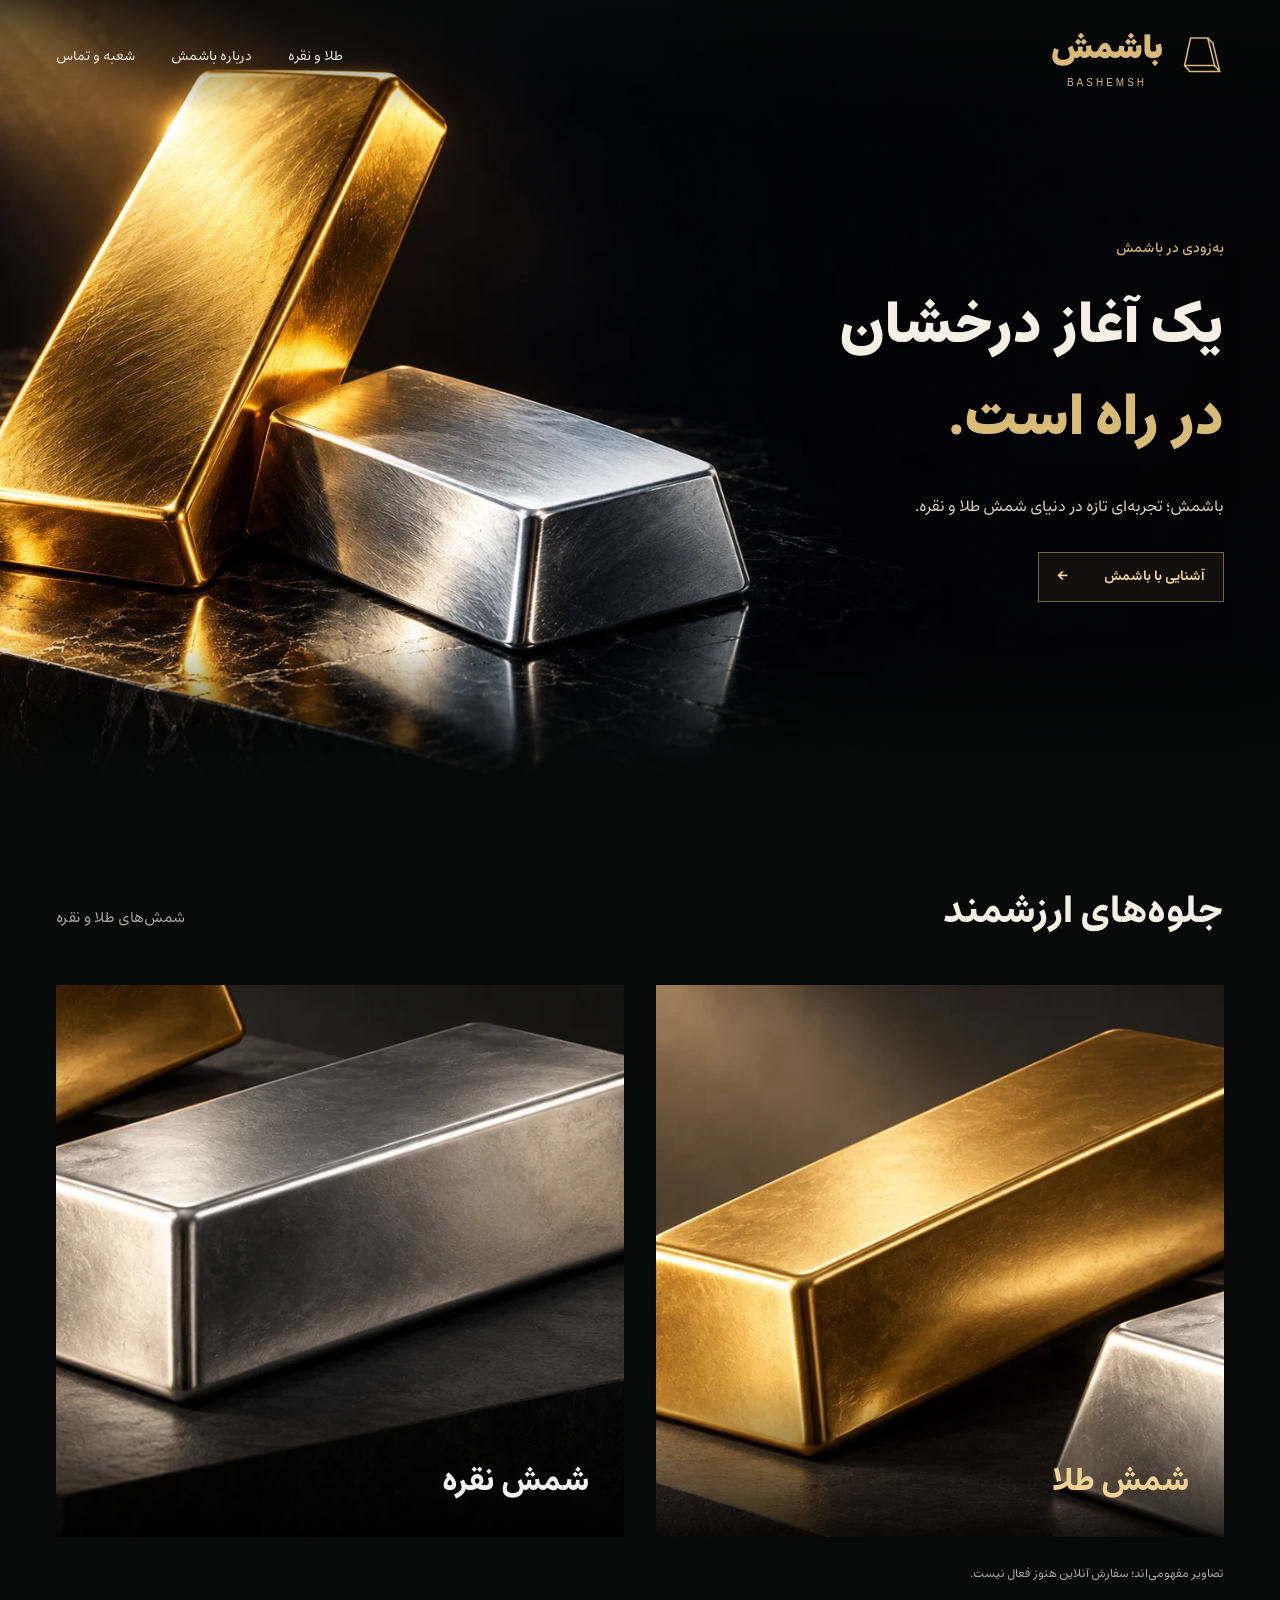
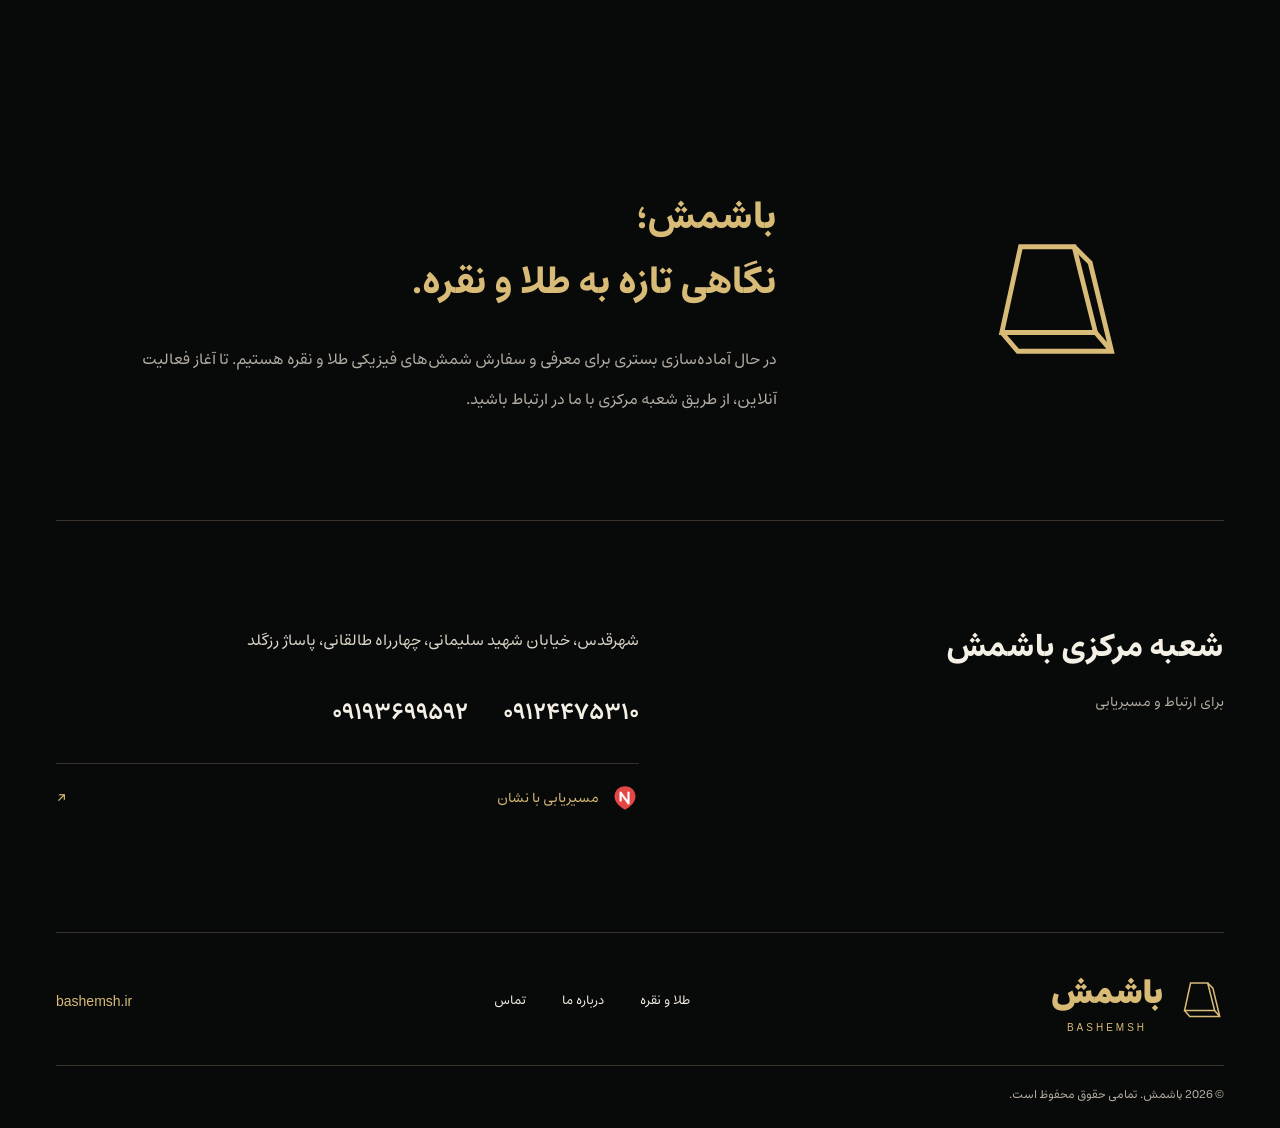
==== index.html @ 55ed6213 "Polish mobile hero spacing, header, ingot symbol and CTA" ====
<!doctype html>
<html lang="fa" dir="rtl">
<head>
<meta charset="utf-8"><meta name="viewport" content="width=device-width,initial-scale=1"><meta name="theme-color" content="#0b0c0c">
<title>باشمش | شمش طلا و نقره، با نگاهی تازه</title>
<meta name="description" content="باشمش؛ تجربه‌ای تازه در معرفی و سفارش شمش طلا و نقره. در آستانه آغاز فعالیت هستیم.">
<meta property="og:type" content="website"><meta property="og:locale" content="fa_IR"><meta property="og:title" content="باشمش | ارزش ماندگار"><meta property="og:description" content="باشمش به‌زودی؛ تجربه‌ای تازه در دنیای شمش طلا و نقره."><meta property="og:url" content="https://bashemsh.ir/"><meta property="og:image" content="https://bashemsh.ir/assets/campaign.webp">
<link rel="canonical" href="https://bashemsh.ir/">
<link rel="icon" href="assets/brand-symbol.svg" type="image/svg+xml">
<link rel="preload" href="assets/fonts/Estedad-variable.woff2" as="font" type="font/woff2" crossorigin>
<link rel="stylesheet" href="styles.css">
</head>
<body>
<a class="skip" href="#main">رفتن به محتوا</a>
<header class="header" id="home">
<a class="brand" href="#home" aria-label="باشمش، صفحه اصلی"><svg class="brand-symbol" viewBox="0 0 56 56" fill="none" aria-hidden="true"><path d="M17 7h20l8 32H10L17 7Z" stroke="currentColor" stroke-width="1.8"/><path d="m37 7 6 6 8 33H16l-6-7m35 0 6 7" stroke="currentColor" stroke-width="1.8"/></svg><span class="brand-type"><strong>باشمش</strong><span lang="en">BASHEMSH</span></span></a>
<nav aria-label="منوی اصلی"><a href="#products">طلا و نقره</a><a href="#about">درباره باشمش</a><a href="#branch">شعبه و تماس</a></nav>

</header>
<main id="main">
<section class="hero" aria-labelledby="hero-title">
<picture class="hero-art"><source media="(max-width: 600px)" srcset="assets/campaign-mobile.webp"><img src="assets/campaign.webp" width="1672" height="941" alt="تصویر مفهومی شمش طلا و نقره بدون نشان با نورپردازی طلایی" fetchpriority="high"></picture>
<div class="shell hero-layout"><div class="hero-copy">
<p class="launch">به‌زودی در باشمش</p>
<h1 id="hero-title">یک آغاز درخشان<br><span>در راه است.</span></h1>
<p class="intro">باشمش؛ تجربه‌ای تازه در دنیای شمش طلا و نقره.</p>
<a class="button" href="#about">آشنایی با باشمش <span aria-hidden="true">←</span></a>
</div></div>
</section>
<section class="collections shell section" id="products" aria-labelledby="collections-title">
<div class="section-heading"><h2 id="collections-title">جلوه‌های ارزشمند</h2><p>شمش‌های طلا و نقره</p></div>
<div class="collection-grid">
<figure><div class="collection-photo gold"><img src="assets/gold-study.webp" width="900" height="614" loading="lazy" alt="مطالعه مفهومی سطح یک شمش طلایی بدون نشان"></div><figcaption><h3>شمش طلا</h3></figcaption></figure>
<figure><div class="collection-photo silver"><img src="assets/silver-study.webp" width="900" height="600" loading="lazy" alt="مطالعه مفهومی سطح یک شمش نقره‌ای بدون نشان"></div><figcaption><h3>شمش نقره</h3></figcaption></figure>
</div><p class="image-note">تصاویر مفهومی‌اند؛ سفارش آنلاین هنوز فعال نیست.</p>
</section>
<section class="about section shell" id="about"><div class="about-brand" aria-hidden="true"><svg class="brand-symbol" viewBox="0 0 56 56" fill="none" aria-hidden="true"><path d="M17 7h20l8 32H10L17 7Z" stroke="currentColor" stroke-width="1.8"/><path d="m37 7 6 6 8 33H16l-6-7m35 0 6 7" stroke="currentColor" stroke-width="1.8"/></svg></div><div class="about-copy"><h2>باشمش؛<br>نگاهی تازه به طلا و نقره.</h2><p>در حال آماده‌سازی بستری برای معرفی و سفارش شمش‌های فیزیکی طلا و نقره هستیم. تا آغاز فعالیت آنلاین، از طریق شعبه مرکزی با ما در ارتباط باشید.</p></div></section>
<section class="branch section shell" id="branch" aria-labelledby="branch-title"><div class="branch-heading"><h2 id="branch-title">شعبه مرکزی باشمش</h2><p>برای ارتباط و مسیریابی</p></div><div class="branch-details"><address>شهرقدس، خیابان شهید سلیمانی، چهارراه طالقانی، پاساژ رزگلد</address><div class="phones"><a href="tel:+989124475310" dir="ltr">۰۹۱۲۴۴۷۵۳۱۰</a><a href="tel:+989193699592" dir="ltr">۰۹۱۹۳۶۹۹۵۹۲</a></div>
<a class="map-link" href="https://neshan.org/maps/places/0443068cf4ef48f489b83c52f0473526#c35.718-51.113-17z-0p" target="_blank" rel="noopener noreferrer" aria-label="مسیریابی با نشان (در پنجره جدید)"><span class="neshan-mark" aria-hidden="true"><svg viewBox="0 0 32 32" fill="none"><path d="M16 2.5c-7 0-12 5.2-12 12 0 8.4 12 15 12 15s12-6.6 12-15c0-6.8-5-12-12-12Z" fill="#e54747"/><path d="M11 18.9V9.8l9 12.3V9.8" stroke="white" stroke-width="2.5" stroke-linecap="round" stroke-linejoin="round"/></svg></span> مسیریابی با نشان <span class="arrow" aria-hidden="true">↗</span></a></div></section>
</main>
<footer class="shell footer"><a class="brand" href="#home"><svg class="brand-symbol" viewBox="0 0 56 56" fill="none" aria-hidden="true"><path d="M17 7h20l8 32H10L17 7Z" stroke="currentColor" stroke-width="1.8"/><path d="m37 7 6 6 8 33H16l-6-7m35 0 6 7" stroke="currentColor" stroke-width="1.8"/></svg><span class="brand-type"><strong>باشمش</strong><span lang="en">BASHEMSH</span></span></a><nav aria-label="منوی پایین صفحه"><a href="#products">طلا و نقره</a><a href="#about">درباره ما</a><a href="#branch">تماس</a></nav><a href="https://bashemsh.ir" lang="en">bashemsh.ir</a><p>© <span id="year">2026</span> باشمش. تمامی حقوق محفوظ است.</p></footer>
<script src="script.js" defer></script>
</body></html>
---- styles.css ----
@font-face {
  font-family: Estedad;
  src: url('assets/fonts/Estedad-variable.woff2') format('woff2');
  font-style: normal;
  font-weight: 100 900;
  font-display: swap;
}
:root {
  color-scheme: dark;
  --bg: #080909;
  --ink: #f5f0e5;
  --muted: #b5b0a5;
  --gold: #d9bb78;
  --line: #38342b;
}
* { box-sizing: border-box; }
html { scroll-behavior: smooth; scroll-padding-top: 24px; }
body { margin: 0; background: var(--bg); color: var(--ink); font-family: Estedad, Tahoma, sans-serif; -webkit-font-smoothing: antialiased; }
a { color: inherit; text-decoration: none; }
a:hover { color: var(--gold); }
a:focus-visible { outline: 2px solid var(--gold); outline-offset: 6px; }
figure, p, h1, h2, h3 { margin: 0; }
img { display: block; width: 100%; height: 100%; object-fit: cover; }
.shell { width: min(1320px, calc(100% - 112px)); margin-inline: auto; }
.skip { position: absolute; top: -100px; z-index: 10; background: var(--gold); color: #080909; padding: 14px; }
.skip:focus { top: 8px; }
/* One lockup: a cast-ingot silhouette and a compact Persian wordmark. */
.header { position: absolute; inset: 0 0 auto; z-index: 3; display: flex; align-items: center; justify-content: space-between; gap: 32px; min-height: 112px; padding-inline: max(56px, calc((100% - 1320px)/2)); background: linear-gradient(#080909bd, transparent); }
.brand { display: inline-flex; align-items: center; gap: 13px; flex-shrink: 0; color: var(--gold); }
.brand-symbol { width: 48px; height: 54px; flex-shrink: 0; }
.brand-type { display: flex; flex-direction: column; align-items: center; }
.brand strong { font-size: 33px; line-height: 1.6; font-weight: 900; }
.brand-type > span { font: 10px Arial, sans-serif; letter-spacing: 3px; }
nav { display: flex; gap: 36px; font-size: 14px; }
/* The image is the atmosphere of the hero, rather than a framed component. */
.hero { position: relative; isolation: isolate; min-height: 780px; background: #050606; }
.hero-art { position: absolute; inset: 0; z-index: -2; }
.hero-art img { object-position: center; }
.hero::after { content: ''; position: absolute; inset: 0; z-index: -1; background: linear-gradient(0deg, var(--bg), transparent 18%), linear-gradient(270deg, #05060670, transparent 60%); pointer-events: none; }
.hero-layout { min-height: 780px; display: flex; align-items: center; padding-block: 160px 100px; }
.hero-copy { width: 51%; max-width: 650px; }
.launch { color: var(--gold); font-size: 14px; font-weight: 500; margin-bottom: 23px; }
h1 { font-size: clamp(48px, 4.5vw, 76px); font-weight: 800; line-height: 1.6; letter-spacing: normal; }
h1 span { color: var(--gold); }
.intro { color: #ded7ca; font-size: 16px; line-height: 2.2; margin-top: 23px; max-width: 420px; }
.button { display: inline-flex; align-items: center; justify-content: space-between; gap: 36px; min-height: 50px; padding: 11px 18px; border: 1px solid #d9bb7880; background: #d9bb7812; margin-top: 27px; font-size: 14px; font-weight: 600; color: #f0d79f; transition: background .2s ease, border-color .2s ease; }
.button:hover, .button:focus-visible { background: #d9bb7824; border-color: var(--gold); color: #f7e3b9; }
.button span { transition: transform .2s ease; }
.button:hover span { transform: translateX(-5px); }
.section { padding-block: 100px; }
h2 { font-size: clamp(30px, 3vw, 44px); line-height: 1.7; font-weight: 700; }
.section-heading { display: flex; align-items: baseline; justify-content: space-between; gap: 24px; margin-bottom: 40px; }
.section-heading p { color: var(--muted); font-size: 15px; }
.collection-grid { display: grid; grid-template-columns: 1fr 1fr; gap: 32px; }
.collection-grid figure { position: relative; min-width: 0; }
.collection-photo { aspect-ratio: 1.03; background: #171714; overflow: hidden; }
.collection-photo img { object-position: 45% center; }
.collection-grid figcaption { position: absolute; inset: auto 0 0; padding: 80px 34px 30px; background: linear-gradient(transparent, #000d); }
.collection-grid h3 { font-size: 32px; font-weight: 700; color: #f1d292; }
.collection-grid figure:last-child h3 { color: #f0f1f0; }
.image-note { color: var(--muted); font-size: 12px; line-height: 2; margin-top: 25px; }
/* Dark continuity and a single large brand signature replace the light portfolio block. */
.about { display: grid; grid-template-columns: .65fr 1.35fr; align-items: center; gap: 100px; border-bottom: 1px solid var(--line); }
.about-brand { display: grid; place-items: center; color: var(--gold); }
.about-brand .brand-symbol { width: 150px; height: 170px; }
.about-copy { max-width: 650px; }
.about h2 { color: var(--gold); margin-bottom: 24px; }
.about p { color: var(--muted); font-size: 16px; line-height: 2.5; }
.branch { display: grid; grid-template-columns: 1fr 1.2fr; gap: 100px; }
.branch h2 { font-size: 32px; }
.branch-heading p { color: var(--muted); font-size: 14px; margin-top: 16px; }
address { font-size: 16px; font-style: normal; line-height: 2.5; color: #ded7ca; }
.phones { display: flex; flex-wrap: wrap; gap: 16px 35px; margin-top: 26px; font-size: 23px; font-weight: 600; }
.phones a { padding-block: 8px; }
.map-link { display: flex; align-items: center; gap: 12px; padding-block: 20px; margin-top: 24px; color: var(--gold); font-size: 14px; border-top: 1px solid var(--line); }
.neshan-mark { width: 28px; height: 28px; display: inline-flex; }
.neshan-mark svg { width: 100%; height: 100%; }
.arrow { margin-right: auto; }
.footer { display: flex; align-items: center; justify-content: space-between; flex-wrap: wrap; gap: 32px; border-top: 1px solid var(--line); padding-block: 36px 24px; }
.footer nav { font-size: 13px; }
.footer > a[lang] { color: var(--gold); font: 14px Arial, sans-serif; }
.footer p { flex-basis: 100%; color: var(--muted); font-size: 12px; padding-top: 20px; border-top: 1px solid var(--line); }
@media (min-width: 1600px) {
  .hero, .hero-layout { min-height: 900px; }
  .hero-art img { object-position: center 52%; }
}
@media (max-width: 1100px) {
  .shell { width: calc(100% - 64px); }
  .header { padding-inline: 32px; }
  .hero, .hero-layout { min-height: 720px; }
  h1 { font-size: clamp(40px, 4.6vw, 56px); }
  .hero-copy { width: 53%; }
  .hero-art img { object-position: 42% center; }
  .hero::after { background: linear-gradient(0deg, var(--bg), transparent 20%), linear-gradient(270deg, #050606d9, #05060655 45%, transparent 65%); }
  .intro { font-size: 14px; max-width: 320px; }
  .about { gap: 50px; }
  .branch { gap: 45px; }
}
@media (min-width: 601px) and (max-width: 900px) {
  .hero-layout { align-items: flex-start; padding-top: 165px; }
  .hero-copy { width: 57%; }
  .hero-art img { position: absolute; bottom: 0; height: auto; mask-image: linear-gradient(transparent, #000 18%, #000 90%, transparent); }
  .hero::after { background: linear-gradient(0deg, var(--bg), transparent 15%), linear-gradient(270deg, #05060655, transparent 65%); }
}
@media (max-width: 600px) {
  .shell { width: calc(100% - 40px); }
  .header { min-height: 80px; padding: 10px 16px; gap: 12px; flex-wrap: nowrap; }
  .brand-symbol { width: 35px; height: 42px; }
  .brand { gap: 9px; }
  .brand strong { font-size: 27px; }
  .brand-type > span { font-size: 9px; letter-spacing: 2px; }
  .header .brand-symbol { width: 28px; height: 34px; }
  .header .brand { gap: 7px; }
  .header nav { justify-content: space-between; gap: 12px; font-size: 12px; }
  .header nav a { display: inline-flex; align-items: center; min-height: 44px; white-space: nowrap; }
  /* Mobile sets the metal into the lower field; copy stays in the dark upper field. */
  .hero, .hero-layout { min-height: 700px; }
  .hero-layout { display: block; padding-block: 120px 0; }
  .hero-copy { width: 100%; max-width: none; }
  .hero-art { top: auto; height: 430px; bottom: 0; }
  .hero-art img { position: absolute; bottom: 0; height: auto; object-fit: contain; mask-image: linear-gradient(transparent, #000 12%, #000 90%, transparent); }
  .hero::after { background: linear-gradient(0deg, var(--bg), transparent 10%, transparent 43%, #050606 61%); }
  .launch { font-size: 13px; margin-bottom: 14px; }
  h1 { font-size: clamp(34px, 9.1vw, 48px); line-height: 1.65; }
  .intro { font-size: 13px; line-height: 2.1; margin-top: 17px; max-width: 100%; }
  .button { font-size: 13px; margin-top: 16px; gap: 30px; min-height: 46px; padding: 10px 16px; }
  .section { padding-block: 64px; }
  h2 { font-size: 28px; }
  .section-heading { display: block; margin-bottom: 28px; }
  .section-heading p { font-size: 13px; margin-top: 8px; }
  .collection-grid { grid-template-columns: 1fr; gap: 24px; }
  .collection-photo { aspect-ratio: 1.05; }
  .collection-grid figcaption { padding: 65px 24px 25px; }
  .collection-grid h3 { font-size: 28px; }
  .image-note { font-size: 12px; }
  .about { grid-template-columns: 1fr; gap: 28px; }
  .about-brand { justify-content: start; }
  .about-brand .brand-symbol { width: 52px; height: 60px; }
  .about h2 { font-size: 27px; }
  .about p { font-size: 14px; }
  .branch { grid-template-columns: 1fr; gap: 26px; }
  .branch h2 { font-size: 28px; }
  .branch-heading p { margin-top: 7px; font-size: 13px; }
  address { font-size: 14px; }
  .phones { font-size: 21px; gap: 10px 25px; }
  .footer { gap: 26px; }
  .footer nav { gap: 20px; font-size: 12px; }
  .footer > a[lang] { flex-basis: 100%; }
}
@media (max-width: 380px) {
  .header { flex-wrap: wrap; gap: 0; padding-block: 8px; }
  .header nav { width: 100%; }
  .hero-layout { padding-top: 140px; }
  .hero, .hero-layout { min-height: 720px; }
}
@media (prefers-reduced-motion: reduce) {
  html { scroll-behavior: auto; }
  .button, .button span { transition: none; }
}
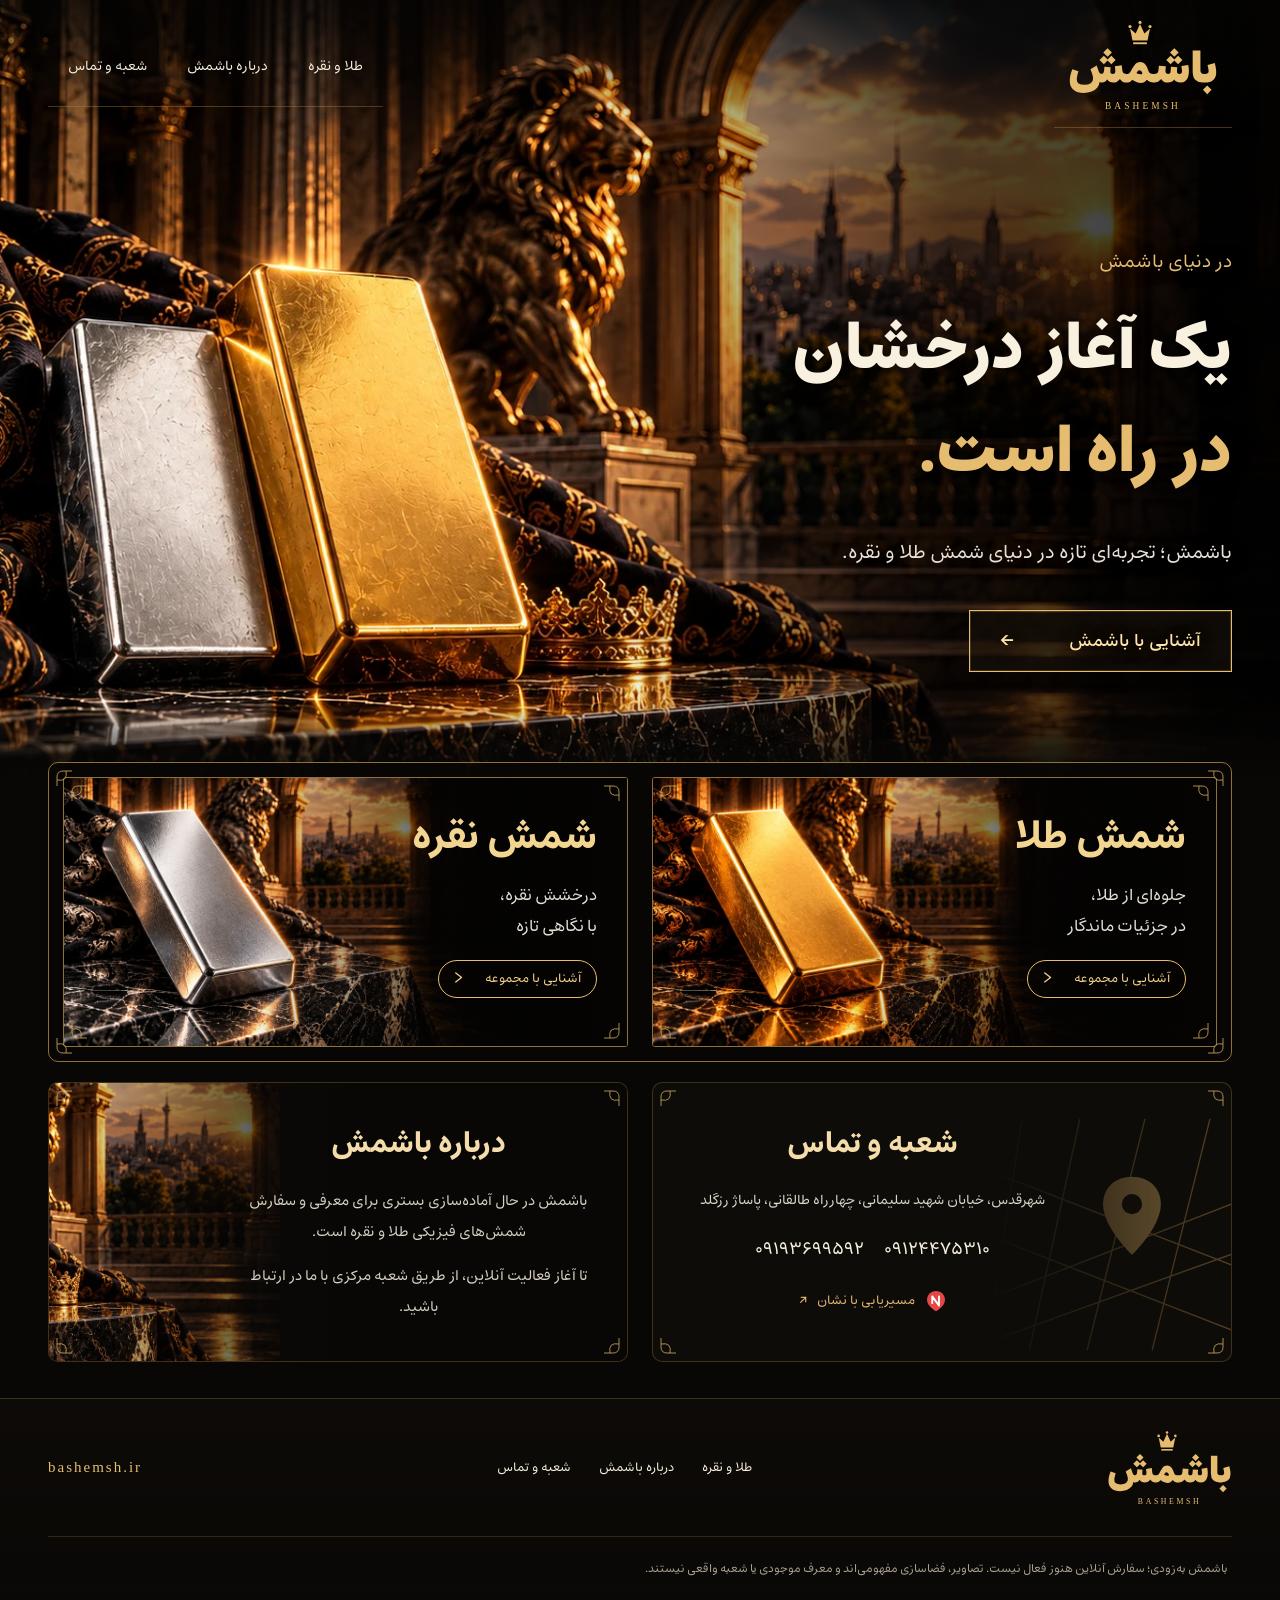
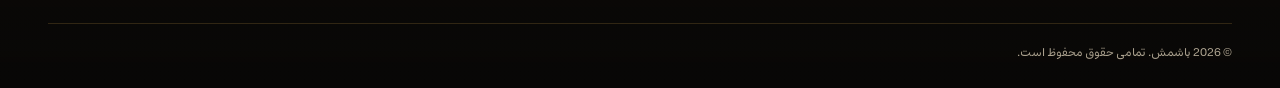
==== commit c225dd43: "Implement approved royal luxury desktop and mobile reference" ====
--- a/index.html
+++ b/index.html
@@ -4,40 +4,36 @@
 <meta charset="utf-8"><meta name="viewport" content="width=device-width,initial-scale=1"><meta name="theme-color" content="#0b0c0c">
 <title>باشمش | شمش طلا و نقره، با نگاهی تازه</title>
 <meta name="description" content="باشمش؛ تجربه‌ای تازه در معرفی و سفارش شمش طلا و نقره. در آستانه آغاز فعالیت هستیم.">
-<meta property="og:type" content="website"><meta property="og:locale" content="fa_IR"><meta property="og:title" content="باشمش | ارزش ماندگار"><meta property="og:description" content="باشمش به‌زودی؛ تجربه‌ای تازه در دنیای شمش طلا و نقره."><meta property="og:url" content="https://bashemsh.ir/"><meta property="og:image" content="https://bashemsh.ir/assets/campaign.webp">
+<meta property="og:type" content="website"><meta property="og:locale" content="fa_IR"><meta property="og:title" content="باشمش | ارزش ماندگار"><meta property="og:description" content="باشمش به‌زودی؛ تجربه‌ای تازه در دنیای شمش طلا و نقره."><meta property="og:url" content="https://bashemsh.ir/"><meta property="og:image" content="https://bashemsh.ir/assets/royal-hero.webp">
 <link rel="canonical" href="https://bashemsh.ir/">
-<link rel="icon" href="assets/brand-symbol.svg" type="image/svg+xml">
+<link rel="icon" href="assets/royal-favicon.svg" type="image/svg+xml">
 <link rel="preload" href="assets/fonts/Estedad-variable.woff2" as="font" type="font/woff2" crossorigin>
 <link rel="stylesheet" href="styles.css">
 </head>
 <body>
 <a class="skip" href="#main">رفتن به محتوا</a>
-<header class="header" id="home">
-<a class="brand" href="#home" aria-label="باشمش، صفحه اصلی"><svg class="brand-symbol" viewBox="0 0 56 56" fill="none" aria-hidden="true"><path d="M17 7h20l8 32H10L17 7Z" stroke="currentColor" stroke-width="1.8"/><path d="m37 7 6 6 8 33H16l-6-7m35 0 6 7" stroke="currentColor" stroke-width="1.8"/></svg><span class="brand-type"><strong>باشمش</strong><span lang="en">BASHEMSH</span></span></a>
-<nav aria-label="منوی اصلی"><a href="#products">طلا و نقره</a><a href="#about">درباره باشمش</a><a href="#branch">شعبه و تماس</a></nav>
-
-</header>
+<header class="header" id="home"><div class="shell header-inner">
+<a class="brand" href="#home" aria-label="باشمش، صفحه اصلی"><img src="assets/royal-logo.svg" width="240" height="151" alt="باشمش" class="brand-logo"></a>
+<nav class="desktop-nav" aria-label="منوی اصلی"><a href="#products">طلا و نقره</a><a href="#about">درباره باشمش</a><a href="#branch">شعبه و تماس</a></nav>
+<details class="mobile-menu"><summary aria-label="باز و بسته کردن منوی اصلی"><span></span><span></span><span></span></summary><nav aria-label="منوی اصلی موبایل"><a href="#products">طلا و نقره</a><a href="#about">درباره باشمش</a><a href="#branch">شعبه و تماس</a></nav></details>
+</div></header>
 <main id="main">
 <section class="hero" aria-labelledby="hero-title">
-<picture class="hero-art"><source media="(max-width: 600px)" srcset="assets/campaign-mobile.webp"><img src="assets/campaign.webp" width="1672" height="941" alt="تصویر مفهومی شمش طلا و نقره بدون نشان با نورپردازی طلایی" fetchpriority="high"></picture>
-<div class="shell hero-layout"><div class="hero-copy">
-<p class="launch">به‌زودی در باشمش</p>
-<h1 id="hero-title">یک آغاز درخشان<br><span>در راه است.</span></h1>
-<p class="intro">باشمش؛ تجربه‌ای تازه در دنیای شمش طلا و نقره.</p>
-<a class="button" href="#about">آشنایی با باشمش <span aria-hidden="true">←</span></a>
-</div></div>
+<picture class="hero-art"><source media="(max-width: 900px)" srcset="assets/royal-hero-mobile.webp"><img src="assets/royal-hero.webp" srcset="assets/royal-hero-medium.webp 1200w, assets/royal-hero.webp 1400w" sizes="100vw" width="1400" height="760" alt="فضاسازی مفهومی شمش‌های بدون نشان طلا و نقره در تالاری با معماری باشکوه" fetchpriority="high"></picture>
+<div class="shell hero-layout"><div class="hero-copy"><p class="launch">در دنیای باشمش</p><h1 id="hero-title">یک آغاز درخشان<br><span>در راه است.</span></h1><p class="intro">باشمش؛ تجربه‌ای تازه در دنیای شمش طلا و نقره.</p><a class="button" href="#about">آشنایی با باشمش <span aria-hidden="true">←</span></a></div></div>
 </section>
-<section class="collections shell section" id="products" aria-labelledby="collections-title">
-<div class="section-heading"><h2 id="collections-title">جلوه‌های ارزشمند</h2><p>شمش‌های طلا و نقره</p></div>
-<div class="collection-grid">
-<figure><div class="collection-photo gold"><img src="assets/gold-study.webp" width="900" height="614" loading="lazy" alt="مطالعه مفهومی سطح یک شمش طلایی بدون نشان"></div><figcaption><h3>شمش طلا</h3></figcaption></figure>
-<figure><div class="collection-photo silver"><img src="assets/silver-study.webp" width="900" height="600" loading="lazy" alt="مطالعه مفهومی سطح یک شمش نقره‌ای بدون نشان"></div><figcaption><h3>شمش نقره</h3></figcaption></figure>
-</div><p class="image-note">تصاویر مفهومی‌اند؛ سفارش آنلاین هنوز فعال نیست.</p>
+<section class="collections shell" id="products" aria-label="مجموعه‌های طلا و نقره">
+<div class="collection-grid ornamental">
+<article class="collection ornamental"><img src="assets/royal-gold.webp" width="1200" height="600" loading="lazy" alt="تصویر مفهومی یک شمش طلای بدون نشان روی سنگ تیره"><div class="collection-copy"><h2>شمش طلا</h2><p>جلوه‌ای از طلا،<br>در جزئیات ماندگار</p><a href="#about" class="collection-link">آشنایی با مجموعه <span aria-hidden="true">‹</span></a></div></article>
+<article class="collection ornamental"><img src="assets/royal-silver.webp" width="1200" height="600" loading="lazy" alt="تصویر مفهومی یک شمش نقره بدون نشان روی سنگ تیره"><div class="collection-copy"><h2>شمش نقره</h2><p>درخشش نقره،<br>با نگاهی تازه</p><a href="#about" class="collection-link">آشنایی با مجموعه <span aria-hidden="true">‹</span></a></div></article>
+</div>
+
 </section>
-<section class="about section shell" id="about"><div class="about-brand" aria-hidden="true"><svg class="brand-symbol" viewBox="0 0 56 56" fill="none" aria-hidden="true"><path d="M17 7h20l8 32H10L17 7Z" stroke="currentColor" stroke-width="1.8"/><path d="m37 7 6 6 8 33H16l-6-7m35 0 6 7" stroke="currentColor" stroke-width="1.8"/></svg></div><div class="about-copy"><h2>باشمش؛<br>نگاهی تازه به طلا و نقره.</h2><p>در حال آماده‌سازی بستری برای معرفی و سفارش شمش‌های فیزیکی طلا و نقره هستیم. تا آغاز فعالیت آنلاین، از طریق شعبه مرکزی با ما در ارتباط باشید.</p></div></section>
-<section class="branch section shell" id="branch" aria-labelledby="branch-title"><div class="branch-heading"><h2 id="branch-title">شعبه مرکزی باشمش</h2><p>برای ارتباط و مسیریابی</p></div><div class="branch-details"><address>شهرقدس، خیابان شهید سلیمانی، چهارراه طالقانی، پاساژ رزگلد</address><div class="phones"><a href="tel:+989124475310" dir="ltr">۰۹۱۲۴۴۷۵۳۱۰</a><a href="tel:+989193699592" dir="ltr">۰۹۱۹۳۶۹۹۵۹۲</a></div>
-<a class="map-link" href="https://neshan.org/maps/places/0443068cf4ef48f489b83c52f0473526#c35.718-51.113-17z-0p" target="_blank" rel="noopener noreferrer" aria-label="مسیریابی با نشان (در پنجره جدید)"><span class="neshan-mark" aria-hidden="true"><svg viewBox="0 0 32 32" fill="none"><path d="M16 2.5c-7 0-12 5.2-12 12 0 8.4 12 15 12 15s12-6.6 12-15c0-6.8-5-12-12-12Z" fill="#e54747"/><path d="M11 18.9V9.8l9 12.3V9.8" stroke="white" stroke-width="2.5" stroke-linecap="round" stroke-linejoin="round"/></svg></span> مسیریابی با نشان <span class="arrow" aria-hidden="true">↗</span></a></div></section>
+<div class="shell information">
+<section class="branch ornamental" id="branch" aria-labelledby="branch-title"><a class="map-art" href="https://neshan.org/maps/places/0443068cf4ef48f489b83c52f0473526#c35.718-51.113-17z-0p" target="_blank" rel="noopener noreferrer" aria-label="موقعیت شعبه در نشان (پنجره جدید)"><svg viewBox="0 0 180 160" fill="none" aria-hidden="true"><path d="m0 35 180 70M0 80l180 70M25 0l-25 160M65 0 30 160M110 0 70 160M155 0l-40 160M0 125l180-70M0 155 180 90" stroke="#92713a" stroke-width="1"/><path d="M101 40c-12 0-20 8-20 19 0 16 20 35 20 35s20-19 20-35c0-11-8-19-20-19Z" fill="#d9ae62"/><circle cx="101" cy="59" r="7" fill="#18110b"/></svg></a><div class="branch-details"><h2 id="branch-title">شعبه و تماس</h2><address>شهرقدس، خیابان شهید سلیمانی، چهارراه طالقانی، پاساژ رزگلد</address><div class="phones"><a href="tel:+989124475310" dir="ltr">۰۹۱۲۴۴۷۵۳۱۰</a><a href="tel:+989193699592" dir="ltr">۰۹۱۹۳۶۹۹۵۹۲</a></div><a class="map-link" href="https://neshan.org/maps/places/0443068cf4ef48f489b83c52f0473526#c35.718-51.113-17z-0p" target="_blank" rel="noopener noreferrer" aria-label="مسیریابی با نشان (در پنجره جدید)"><span class="neshan-mark" aria-hidden="true"><svg viewBox="0 0 32 32" fill="none"><path d="M16 2.5c-7 0-12 5.2-12 12 0 8.4 12 15 12 15s12-6.6 12-15c0-6.8-5-12-12-12Z" fill="#e54747"/><path d="M11 18.9V9.8l9 12.3V9.8" stroke="white" stroke-width="2.5" stroke-linecap="round" stroke-linejoin="round"/></svg></span> مسیریابی با نشان <span aria-hidden="true">↗</span></a></div></section>
+<section class="about ornamental" id="about" aria-labelledby="about-title"><img src="assets/royal-architecture.webp" width="480" height="758" loading="lazy" alt=""><div class="about-copy"><h2 id="about-title">درباره باشمش</h2><p>باشمش در حال آماده‌سازی بستری برای معرفی و سفارش شمش‌های فیزیکی طلا و نقره است.</p><p>تا آغاز فعالیت آنلاین، از طریق شعبه مرکزی با ما در ارتباط باشید.</p></div></section>
+</div>
 </main>
-<footer class="shell footer"><a class="brand" href="#home"><svg class="brand-symbol" viewBox="0 0 56 56" fill="none" aria-hidden="true"><path d="M17 7h20l8 32H10L17 7Z" stroke="currentColor" stroke-width="1.8"/><path d="m37 7 6 6 8 33H16l-6-7m35 0 6 7" stroke="currentColor" stroke-width="1.8"/></svg><span class="brand-type"><strong>باشمش</strong><span lang="en">BASHEMSH</span></span></a><nav aria-label="منوی پایین صفحه"><a href="#products">طلا و نقره</a><a href="#about">درباره ما</a><a href="#branch">تماس</a></nav><a href="https://bashemsh.ir" lang="en">bashemsh.ir</a><p>© <span id="year">2026</span> باشمش. تمامی حقوق محفوظ است.</p></footer>
+<footer class="footer"><div class="shell footer-inner"><a class="brand" href="#home"><img src="assets/royal-logo.svg" width="240" height="151" alt="باشمش" class="brand-logo"></a><nav aria-label="منوی پایین صفحه"><a href="#products">طلا و نقره</a><a href="#about">درباره باشمش</a><a href="#branch">شعبه و تماس</a></nav><a href="https://bashemsh.ir" lang="en" class="domain">bashemsh.ir</a><p class="image-note">باشمش به‌زودی؛ سفارش آنلاین هنوز فعال نیست. تصاویر، فضاسازی مفهومی‌اند و معرف موجودی یا شعبه واقعی نیستند.</p><p>© <span id="year">2026</span> باشمش. تمامی حقوق محفوظ است.</p></div></footer>
 <script src="script.js" defer></script>
 </body></html>
--- a/styles.css
+++ b/styles.css
@@ -5,155 +5,157 @@
   font-weight: 100 900;
   font-display: swap;
 }
-:root {
-  color-scheme: dark;
-  --bg: #080909;
-  --ink: #f5f0e5;
-  --muted: #b5b0a5;
-  --gold: #d9bb78;
-  --line: #38342b;
-}
+:root { color-scheme: dark; --bg: #080706; --ink: #f8f1df; --muted: #c2bcb0; --gold: #e6bd70; --line: #80632e; }
 * { box-sizing: border-box; }
 html { scroll-behavior: smooth; scroll-padding-top: 24px; }
 body { margin: 0; background: var(--bg); color: var(--ink); font-family: Estedad, Tahoma, sans-serif; -webkit-font-smoothing: antialiased; }
 a { color: inherit; text-decoration: none; }
 a:hover { color: var(--gold); }
-a:focus-visible { outline: 2px solid var(--gold); outline-offset: 6px; }
-figure, p, h1, h2, h3 { margin: 0; }
+a:focus-visible, summary:focus-visible { outline: 2px solid #f4d99e; outline-offset: 5px; }
+figure, p, h1, h2 { margin: 0; }
 img { display: block; width: 100%; height: 100%; object-fit: cover; }
-.shell { width: min(1320px, calc(100% - 112px)); margin-inline: auto; }
-.skip { position: absolute; top: -100px; z-index: 10; background: var(--gold); color: #080909; padding: 14px; }
+.shell { width: min(1440px, calc(100% - 96px)); margin-inline: auto; }
+.skip { position: absolute; top: -100px; z-index: 10; background: var(--gold); color: #080706; padding: 14px; }
 .skip:focus { top: 8px; }
-/* One lockup: a cast-ingot silhouette and a compact Persian wordmark. */
-.header { position: absolute; inset: 0 0 auto; z-index: 3; display: flex; align-items: center; justify-content: space-between; gap: 32px; min-height: 112px; padding-inline: max(56px, calc((100% - 1320px)/2)); background: linear-gradient(#080909bd, transparent); }
-.brand { display: inline-flex; align-items: center; gap: 13px; flex-shrink: 0; color: var(--gold); }
-.brand-symbol { width: 48px; height: 54px; flex-shrink: 0; }
-.brand-type { display: flex; flex-direction: column; align-items: center; }
-.brand strong { font-size: 33px; line-height: 1.6; font-weight: 900; }
-.brand-type > span { font: 10px Arial, sans-serif; letter-spacing: 3px; }
-nav { display: flex; gap: 36px; font-size: 14px; }
-/* The image is the atmosphere of the hero, rather than a framed component. */
-.hero { position: relative; isolation: isolate; min-height: 780px; background: #050606; }
+.header { position: absolute; inset: 0 0 auto; z-index: 5; background: linear-gradient(#050403b3, transparent); }
+.header-inner { display: flex; justify-content: space-between; align-items: flex-start; min-height: 130px; }
+.brand { display: inline-block; flex-shrink: 0; }
+.brand-logo { width: 150px; height: 105px; object-fit: contain; }
+.header .brand { border-bottom: 1px solid #b38b3b60; padding: 12px 14px 10px; }
+nav { display: flex; gap: 40px; font-size: 14px; }
+.desktop-nav { flex-direction: row; margin-top: 32px; padding: 12px 20px 18px; border-bottom: 1px solid #b38b3b60; }
+nav a { display: inline-flex; align-items: center; min-height: 44px; }
+.mobile-menu { display: none; }
+.hero { position: relative; isolation: isolate; min-height: 780px; background: #080706; }
 .hero-art { position: absolute; inset: 0; z-index: -2; }
 .hero-art img { object-position: center; }
-.hero::after { content: ''; position: absolute; inset: 0; z-index: -1; background: linear-gradient(0deg, var(--bg), transparent 18%), linear-gradient(270deg, #05060670, transparent 60%); pointer-events: none; }
-.hero-layout { min-height: 780px; display: flex; align-items: center; padding-block: 160px 100px; }
-.hero-copy { width: 51%; max-width: 650px; }
-.launch { color: var(--gold); font-size: 14px; font-weight: 500; margin-bottom: 23px; }
-h1 { font-size: clamp(48px, 4.5vw, 76px); font-weight: 800; line-height: 1.6; letter-spacing: normal; }
+.hero::after { content: ''; position: absolute; inset: 0; z-index: -1; pointer-events: none; background: linear-gradient(0deg, #080706 0%, transparent 10%), linear-gradient(270deg, #000c 0%, #000a 26%, transparent 53%); }
+.hero-layout { display: flex; align-items: center; min-height: 780px; padding-top: 200px; padding-bottom: 60px; }
+.hero-copy { width: 49%; text-shadow: 0 2px 18px #000; }
+.launch { color: var(--gold); font-size: 19px; margin-bottom: 24px; }
+h1 { font-size: clamp(44px, 5.15vw, 84px); font-weight: 800; line-height: 1.55; letter-spacing: normal; }
 h1 span { color: var(--gold); }
-.intro { color: #ded7ca; font-size: 16px; line-height: 2.2; margin-top: 23px; max-width: 420px; }
-.button { display: inline-flex; align-items: center; justify-content: space-between; gap: 36px; min-height: 50px; padding: 11px 18px; border: 1px solid #d9bb7880; background: #d9bb7812; margin-top: 27px; font-size: 14px; font-weight: 600; color: #f0d79f; transition: background .2s ease, border-color .2s ease; }
-.button:hover, .button:focus-visible { background: #d9bb7824; border-color: var(--gold); color: #f7e3b9; }
-.button span { transition: transform .2s ease; }
-.button:hover span { transform: translateX(-5px); }
-.section { padding-block: 100px; }
-h2 { font-size: clamp(30px, 3vw, 44px); line-height: 1.7; font-weight: 700; }
-.section-heading { display: flex; align-items: baseline; justify-content: space-between; gap: 24px; margin-bottom: 40px; }
-.section-heading p { color: var(--muted); font-size: 15px; }
-.collection-grid { display: grid; grid-template-columns: 1fr 1fr; gap: 32px; }
-.collection-grid figure { position: relative; min-width: 0; }
-.collection-photo { aspect-ratio: 1.03; background: #171714; overflow: hidden; }
-.collection-photo img { object-position: 45% center; }
-.collection-grid figcaption { position: absolute; inset: auto 0 0; padding: 80px 34px 30px; background: linear-gradient(transparent, #000d); }
-.collection-grid h3 { font-size: 32px; font-weight: 700; color: #f1d292; }
-.collection-grid figure:last-child h3 { color: #f0f1f0; }
-.image-note { color: var(--muted); font-size: 12px; line-height: 2; margin-top: 25px; }
-/* Dark continuity and a single large brand signature replace the light portfolio block. */
-.about { display: grid; grid-template-columns: .65fr 1.35fr; align-items: center; gap: 100px; border-bottom: 1px solid var(--line); }
-.about-brand { display: grid; place-items: center; color: var(--gold); }
-.about-brand .brand-symbol { width: 150px; height: 170px; }
-.about-copy { max-width: 650px; }
-.about h2 { color: var(--gold); margin-bottom: 24px; }
-.about p { color: var(--muted); font-size: 16px; line-height: 2.5; }
-.branch { display: grid; grid-template-columns: 1fr 1.2fr; gap: 100px; }
-.branch h2 { font-size: 32px; }
-.branch-heading p { color: var(--muted); font-size: 14px; margin-top: 16px; }
-address { font-size: 16px; font-style: normal; line-height: 2.5; color: #ded7ca; }
-.phones { display: flex; flex-wrap: wrap; gap: 16px 35px; margin-top: 26px; font-size: 23px; font-weight: 600; }
-.phones a { padding-block: 8px; }
-.map-link { display: flex; align-items: center; gap: 12px; padding-block: 20px; margin-top: 24px; color: var(--gold); font-size: 14px; border-top: 1px solid var(--line); }
-.neshan-mark { width: 28px; height: 28px; display: inline-flex; }
+.intro { font-size: 20px; line-height: 2.1; margin-top: 26px; color: #e7e2d8; }
+.button { display: inline-flex; align-items: center; justify-content: space-between; gap: 55px; min-height: 62px; padding: 14px 30px; margin-top: 36px; color: #ffe4a8; font-size: 18px; font-weight: 500; border: 1px solid #e6bd70; box-shadow: inset 0 0 0 1px #e6bd7030; background: #1a130c8c; transition: background .2s ease; }
+.button:hover { background: #6e4d233d; color: #fff0c6; }
+/* The frame is a reusable vector ornament; all content remains live HTML. */
+.ornamental { border: 1px solid #8e713d; border-radius: 10px; position: relative; }
+.ornamental::after { content: ''; position: absolute; inset: 7px; z-index: 2; pointer-events: none; border: 12px solid transparent; border-image: url('assets/royal-corners.svg') 16 / 16px / 0 round; }
+.collections { position: relative; z-index: 1; margin-top: -18px; }
+.collection-grid { display: grid; grid-template-columns: 1fr 1fr; gap: 24px; padding: 14px; background: #070605df; }
+.collection { min-width: 0; min-height: 270px; overflow: hidden; border-radius: 3px; isolation: isolate; }
+.collection img { position: absolute; inset: 0; z-index: -2; }
+.collection::before { content: ''; position: absolute; inset: 0; z-index: -1; background: linear-gradient(270deg, #050403ed, #0504039c 35%, transparent 67%); }
+.collection-copy { padding: 28px 30px; width: 51%; min-width: 230px; }
+.collection h2 { color: #f2d591; font-size: 40px; font-weight: 700; margin-bottom: 12px; }
+.collection p { font-size: 17px; line-height: 1.8; color: #e3dfd5; }
+.collection-link { display: inline-flex; align-items: center; gap: 22px; border: 1px solid var(--gold); border-radius: 30px; padding: 6px 15px; min-height: 38px; margin-top: 18px; color: #f8d68c; font-size: 13px; }
+.collection-link span { font-size: 23px; line-height: 1; }
+.image-note { color: #bcb2a0; font-size: 12px; line-height: 2; padding: 12px 4px 16px; }
+.information { display: grid; grid-template-columns: 1fr 1fr; gap: 24px; margin-top: 20px; }
+.information > section { min-width: 0; min-height: 280px; overflow: hidden; border-color: #70542f80; background: #0e0c09; }
+.information h2 { font-size: 30px; color: #f4ddaa; margin-bottom: 18px; }
+.branch { display: flex; align-items: center; }
+.branch-details { position: relative; z-index: 1; width: 76%; padding: 30px 28px; margin-right: auto; text-align: center; }
+address { font-style: normal; font-size: 14px; line-height: 2.1; color: #ded8cb; }
+.phones { display: flex; flex-wrap: wrap; gap: 5px 20px; font-size: 18px; justify-content: center; margin-top: 12px; }
+.phones a { display: inline-flex; min-height: 44px; align-items: center; }
+.map-art { position: absolute; width: 45%; right: -15px; top: 25px; bottom: 0; opacity: .55; mask-image: linear-gradient(270deg,#000,transparent); }
+.map-art svg { width: 100%; height: 100%; }
+.map-link { display: inline-flex; align-items: center; gap: 9px; min-height: 44px; color: var(--gold); font-size: 13px; margin-top: 8px; }
+.neshan-mark { width: 24px; height: 24px; }
 .neshan-mark svg { width: 100%; height: 100%; }
-.arrow { margin-right: auto; }
-.footer { display: flex; align-items: center; justify-content: space-between; flex-wrap: wrap; gap: 32px; border-top: 1px solid var(--line); padding-block: 36px 24px; }
-.footer nav { font-size: 13px; }
-.footer > a[lang] { color: var(--gold); font: 14px Arial, sans-serif; }
-.footer p { flex-basis: 100%; color: var(--muted); font-size: 12px; padding-top: 20px; border-top: 1px solid var(--line); }
-@media (min-width: 1600px) {
+.about { isolation: isolate; display: flex; align-items: center; }
+.about > img { position: absolute; left: 0; width: 40%; inset-block: 0; z-index: -2; object-position: 32% center; }
+.about::before { content: ''; position: absolute; inset: 0; z-index: -1; background: linear-gradient(270deg,#080706 0%,#080706 46%,transparent); }
+.about-copy { width: 72%; padding: 35px 28px; text-align: center; }
+.about p { font-size: 15px; line-height: 2.1; color: #d8d1c3; }
+.about p + p { margin-top: 12px; }
+.footer { margin-top: 36px; border-top: 1px solid #83652e70; background: linear-gradient(#17110855,#080706); }
+.footer-inner { display: flex; flex-wrap: wrap; align-items: center; justify-content: space-between; gap: 26px; padding-block: 26px; }
+.footer .brand-logo { width: 125px; height: 85px; }
+.footer nav { font-size: 13px; gap: 28px; }
+.domain { color: var(--gold); font: 15px Georgia, serif; letter-spacing: 2px; }
+.footer p { width: 100%; border-top: 1px solid #80632e55; padding-top: 20px; font-size: 12px; color: #ada390; }
+@media (min-width: 1700px) {
   .hero, .hero-layout { min-height: 900px; }
-  .hero-art img { object-position: center 52%; }
+  .hero-copy { width: 50%; }
 }
 @media (max-width: 1100px) {
-  .shell { width: calc(100% - 64px); }
-  .header { padding-inline: 32px; }
-  .hero, .hero-layout { min-height: 720px; }
-  h1 { font-size: clamp(40px, 4.6vw, 56px); }
+  .shell { width: calc(100% - 56px); }
+  .hero, .hero-layout { min-height: 650px; }
   .hero-copy { width: 53%; }
-  .hero-art img { object-position: 42% center; }
-  .hero::after { background: linear-gradient(0deg, var(--bg), transparent 20%), linear-gradient(270deg, #050606d9, #05060655 45%, transparent 65%); }
-  .intro { font-size: 14px; max-width: 320px; }
-  .about { gap: 50px; }
-  .branch { gap: 45px; }
+  .hero-layout { padding-top: 140px; }
+  h1 { font-size: clamp(37px,4.6vw,52px); }
+  .intro { font-size: 14px; }
+  .button { font-size: 15px; min-height: 58px; padding: 12px 28px; gap: 50px; }
+  .launch { font-size: 16px; }
+  .collection-grid { gap: 16px; padding: 10px; }
+  .collection { min-height: 220px; }
+  .collection-copy { padding: 28px 22px; min-width: 195px; }
+  .collection h2 { font-size: 27px; }
+  .collection p { font-size: 13px; }
+  .collection-link { font-size: 11px; gap: 16px; padding-inline: 12px; }
+  .information { gap: 16px; }
+  .branch-details, .about-copy { padding: 28px 22px; width: 85%; }
+  .information h2 { font-size: 22px; }
+}
+@media (min-width: 601px) and (max-width: 1100px) {
+  .hero-art img { object-position: left center; }
 }
 @media (min-width: 601px) and (max-width: 900px) {
-  .hero-layout { align-items: flex-start; padding-top: 165px; }
-  .hero-copy { width: 57%; }
-  .hero-art img { position: absolute; bottom: 0; height: auto; mask-image: linear-gradient(transparent, #000 18%, #000 90%, transparent); }
-  .hero::after { background: linear-gradient(0deg, var(--bg), transparent 15%), linear-gradient(270deg, #05060655, transparent 65%); }
+  .hero-art { right: auto; left: 0; width: 72%; }
+  .hero-art img { object-position: center; }
+  .hero::after { background: linear-gradient(0deg, #080706, transparent 12%), linear-gradient(270deg, #080706 0%, #080706d9 35%, transparent 76%); }
 }
 @media (max-width: 600px) {
-  .shell { width: calc(100% - 40px); }
-  .header { min-height: 80px; padding: 10px 16px; gap: 12px; flex-wrap: nowrap; }
-  .brand-symbol { width: 35px; height: 42px; }
-  .brand { gap: 9px; }
-  .brand strong { font-size: 27px; }
-  .brand-type > span { font-size: 9px; letter-spacing: 2px; }
-  .header .brand-symbol { width: 28px; height: 34px; }
-  .header .brand { gap: 7px; }
-  .header nav { justify-content: space-between; gap: 12px; font-size: 12px; }
-  .header nav a { display: inline-flex; align-items: center; min-height: 44px; white-space: nowrap; }
-  /* Mobile sets the metal into the lower field; copy stays in the dark upper field. */
-  .hero, .hero-layout { min-height: 700px; }
-  .hero-layout { display: block; padding-block: 120px 0; }
-  .hero-copy { width: 100%; max-width: none; }
-  .hero-art { top: auto; height: 430px; bottom: 0; }
-  .hero-art img { position: absolute; bottom: 0; height: auto; object-fit: contain; mask-image: linear-gradient(transparent, #000 12%, #000 90%, transparent); }
-  .hero::after { background: linear-gradient(0deg, var(--bg), transparent 10%, transparent 43%, #050606 61%); }
-  .launch { font-size: 13px; margin-bottom: 14px; }
-  h1 { font-size: clamp(34px, 9.1vw, 48px); line-height: 1.65; }
-  .intro { font-size: 13px; line-height: 2.1; margin-top: 17px; max-width: 100%; }
-  .button { font-size: 13px; margin-top: 16px; gap: 30px; min-height: 46px; padding: 10px 16px; }
-  .section { padding-block: 64px; }
-  h2 { font-size: 28px; }
-  .section-heading { display: block; margin-bottom: 28px; }
-  .section-heading p { font-size: 13px; margin-top: 8px; }
-  .collection-grid { grid-template-columns: 1fr; gap: 24px; }
-  .collection-photo { aspect-ratio: 1.05; }
-  .collection-grid figcaption { padding: 65px 24px 25px; }
-  .collection-grid h3 { font-size: 28px; }
-  .image-note { font-size: 12px; }
-  .about { grid-template-columns: 1fr; gap: 28px; }
-  .about-brand { justify-content: start; }
-  .about-brand .brand-symbol { width: 52px; height: 60px; }
-  .about h2 { font-size: 27px; }
-  .about p { font-size: 14px; }
-  .branch { grid-template-columns: 1fr; gap: 26px; }
-  .branch h2 { font-size: 28px; }
-  .branch-heading p { margin-top: 7px; font-size: 13px; }
-  address { font-size: 14px; }
-  .phones { font-size: 21px; gap: 10px 25px; }
-  .footer { gap: 26px; }
-  .footer nav { gap: 20px; font-size: 12px; }
-  .footer > a[lang] { flex-basis: 100%; }
-}
-@media (max-width: 380px) {
-  .header { flex-wrap: wrap; gap: 0; padding-block: 8px; }
-  .header nav { width: 100%; }
-  .hero-layout { padding-top: 140px; }
-  .hero, .hero-layout { min-height: 720px; }
+  .shell { width: calc(100% - 32px); }
+  .header { position: relative; background: #080706; }
+  .header-inner { min-height: 96px; align-items: center; }
+  .header .brand { padding: 0; border: 0; }
+  .brand-logo { width: 125px; height: 86px; }
+  .desktop-nav { display: none; }
+  .mobile-menu { display: block; }
+  .mobile-menu summary { width: 44px; height: 44px; display: flex; flex-direction: column; align-items: center; justify-content: center; gap: 6px; cursor: pointer; list-style: none; }
+  .mobile-menu summary::-webkit-details-marker { display: none; }
+  .mobile-menu summary span { width: 23px; height: 1px; background: var(--gold); }
+  .mobile-menu nav { position: absolute; inset: 96px 16px auto; flex-direction: column; gap: 0; padding: 12px 20px; background: #0e0b07f5; border: 1px solid #8e713d; box-shadow: 0 10px 30px #0008; font-size: 14px; }
+  .hero { min-height: auto; }
+  .hero-art { position: relative; inset: auto; display: block; height: auto; aspect-ratio: .92; z-index: -2; }
+  .hero-art img { object-position: center; }
+  .hero::after { display: none; }
+  .hero-art::after { content: ''; position: absolute; inset: 0; background: linear-gradient(0deg, #080706, transparent 18%); }
+  .hero-layout { min-height: auto; display: block; padding-block: 5px 32px; }
+  .hero-copy { width: 100%; text-align: center; text-shadow: none; }
+  .launch { font-size: 14px; margin-bottom: 12px; }
+  h1 { font-size: clamp(40px,12.4vw,54px); line-height: 1.55; }
+  .intro { font-size: 13px; line-height: 2; margin-top: 18px; }
+  .button { min-height: 48px; width: min(100%,290px); padding: 10px 24px; margin-top: 24px; font-size: 16px; justify-content: center; gap: 38px; }
+  .collections { margin-top: 0; }
+  .collection-grid { grid-template-columns: 1fr; border: 0; border-radius: 0; padding: 0; gap: 16px; background: none; }
+  .collection-grid::after { display: none; }
+  .collection { min-height: 180px; }
+  .collection-copy { padding: 22px 18px; width: 56%; min-width: 195px; }
+  .collection h2 { font-size: 30px; margin-bottom: 10px; }
+  .collection p { font-size: 13px; line-height: 1.8; }
+  .collection-link { font-size: 12px; min-height: 36px; gap: 14px; margin-top: 12px; padding: 5px 12px; }
+  .image-note { font-size: 11px; padding-block: 15px 20px; }
+  .information { grid-template-columns: 1fr; gap: 18px; }
+  .information > section { min-height: 235px; }
+  .information h2 { font-size: 24px; }
+  .branch-details { width: 90%; padding: 28px 22px; }
+  address { font-size: 13px; }
+  .phones { font-size: 17px; gap: 0 18px; }
+  .map-art { width: 45%; opacity: .35; }
+  .about-copy { width: 83%; padding: 28px 22px; }
+  .about p { font-size: 13px; }
+  .footer { margin-top: 28px; }
+  .footer-inner { gap: 20px; }
+  .footer nav { flex-direction: column; gap: 0; font-size: 12px; }
+  .footer .domain { width: 100%; }
+  .footer p { font-size: 11px; line-height: 2; }
 }
 @media (prefers-reduced-motion: reduce) {
   html { scroll-behavior: auto; }
-  .button, .button span { transition: none; }
+  .button { transition: none; }
 }
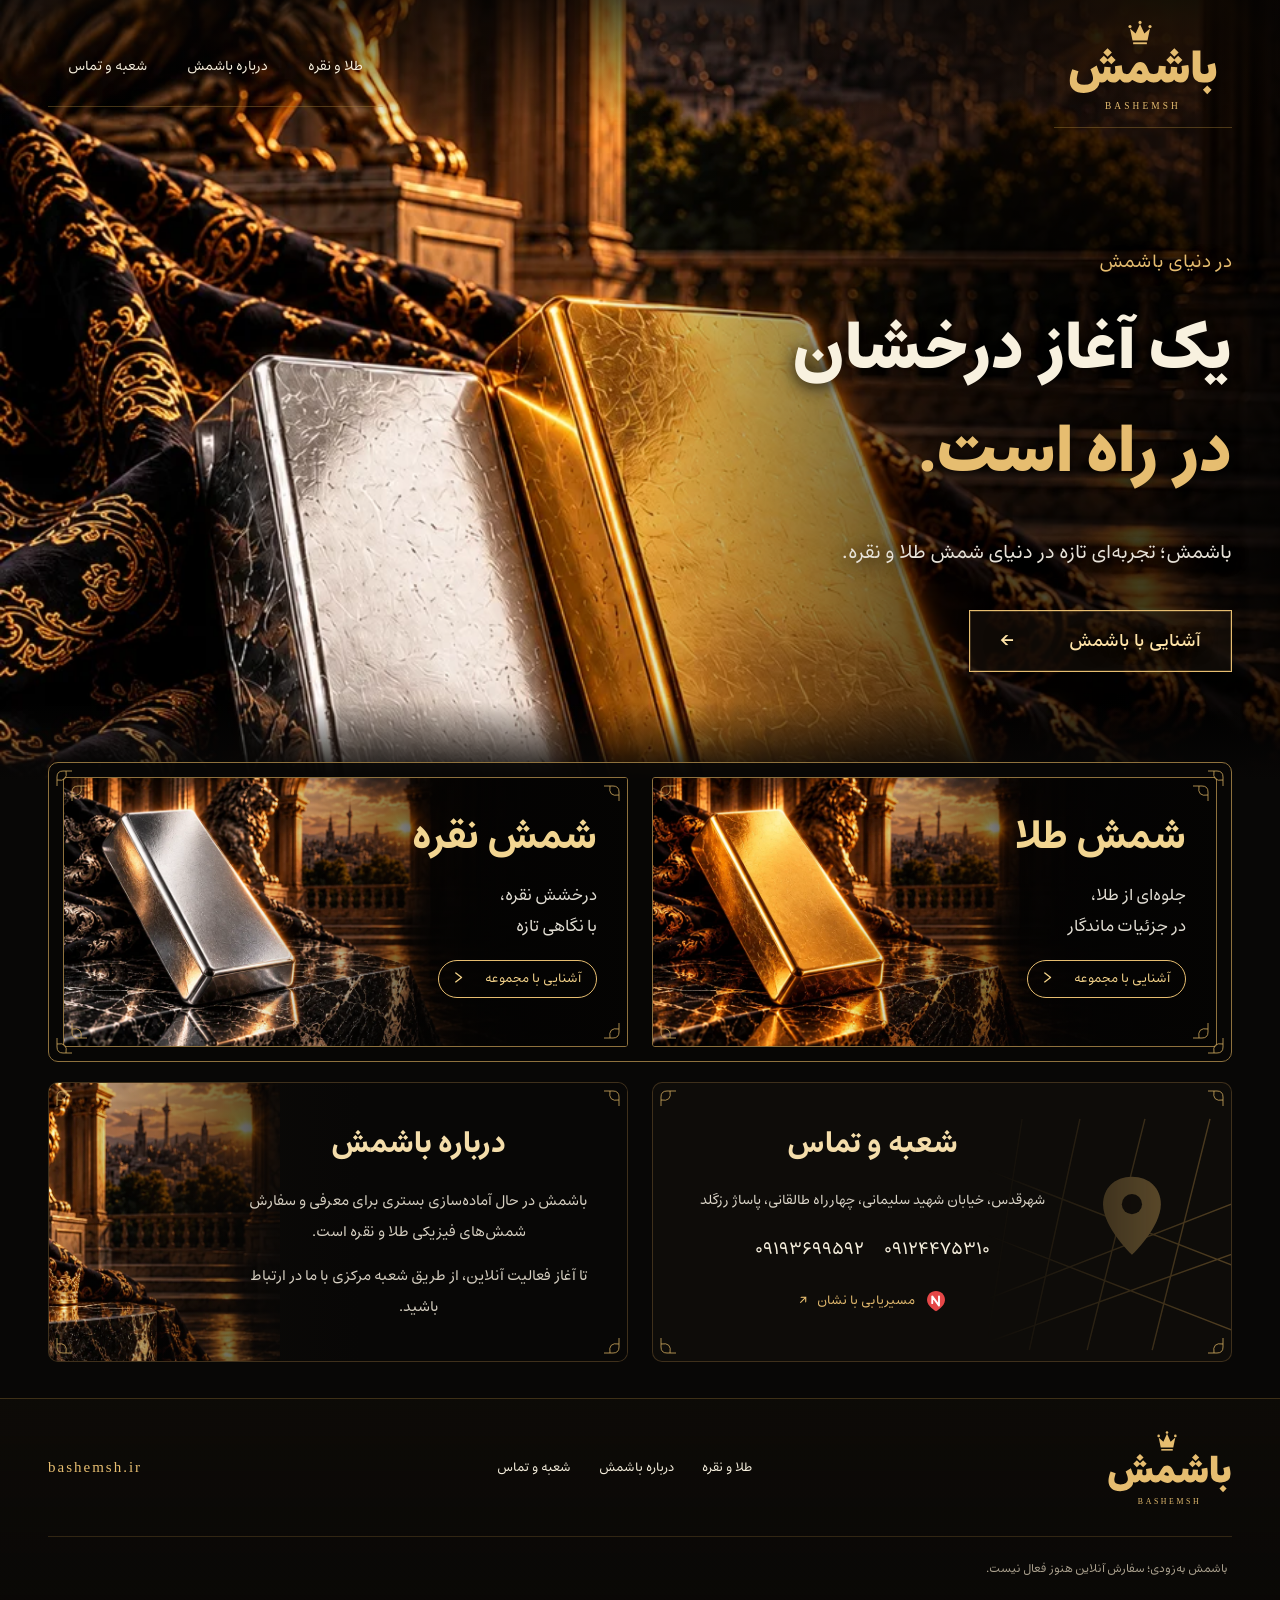
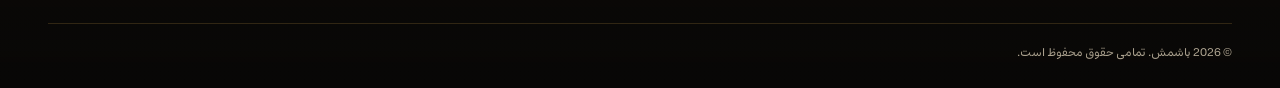
==== commit 57113b2d: "Update index.html" ====
--- a/index.html
+++ b/index.html
@@ -34,6 +34,6 @@
 <section class="about ornamental" id="about" aria-labelledby="about-title"><img src="assets/royal-architecture.webp" width="480" height="758" loading="lazy" alt=""><div class="about-copy"><h2 id="about-title">درباره باشمش</h2><p>باشمش در حال آماده‌سازی بستری برای معرفی و سفارش شمش‌های فیزیکی طلا و نقره است.</p><p>تا آغاز فعالیت آنلاین، از طریق شعبه مرکزی با ما در ارتباط باشید.</p></div></section>
 </div>
 </main>
-<footer class="footer"><div class="shell footer-inner"><a class="brand" href="#home"><img src="assets/royal-logo.svg" width="240" height="151" alt="باشمش" class="brand-logo"></a><nav aria-label="منوی پایین صفحه"><a href="#products">طلا و نقره</a><a href="#about">درباره باشمش</a><a href="#branch">شعبه و تماس</a></nav><a href="https://bashemsh.ir" lang="en" class="domain">bashemsh.ir</a><p class="image-note">باشمش به‌زودی؛ سفارش آنلاین هنوز فعال نیست. تصاویر، فضاسازی مفهومی‌اند و معرف موجودی یا شعبه واقعی نیستند.</p><p>© <span id="year">2026</span> باشمش. تمامی حقوق محفوظ است.</p></div></footer>
+<footer class="footer"><div class="shell footer-inner"><a class="brand" href="#home"><img src="assets/royal-logo.svg" width="240" height="151" alt="باشمش" class="brand-logo"></a><nav aria-label="منوی پایین صفحه"><a href="#products">طلا و نقره</a><a href="#about">درباره باشمش</a><a href="#branch">شعبه و تماس</a></nav><a href="https://bashemsh.ir" lang="en" class="domain">bashemsh.ir</a><p class="image-note">باشمش به‌زودی؛ سفارش آنلاین هنوز فعال نیست.</p><p>© <span id="year">2026</span> باشمش. تمامی حقوق محفوظ است.</p></div></footer>
 <script src="script.js" defer></script>
 </body></html>
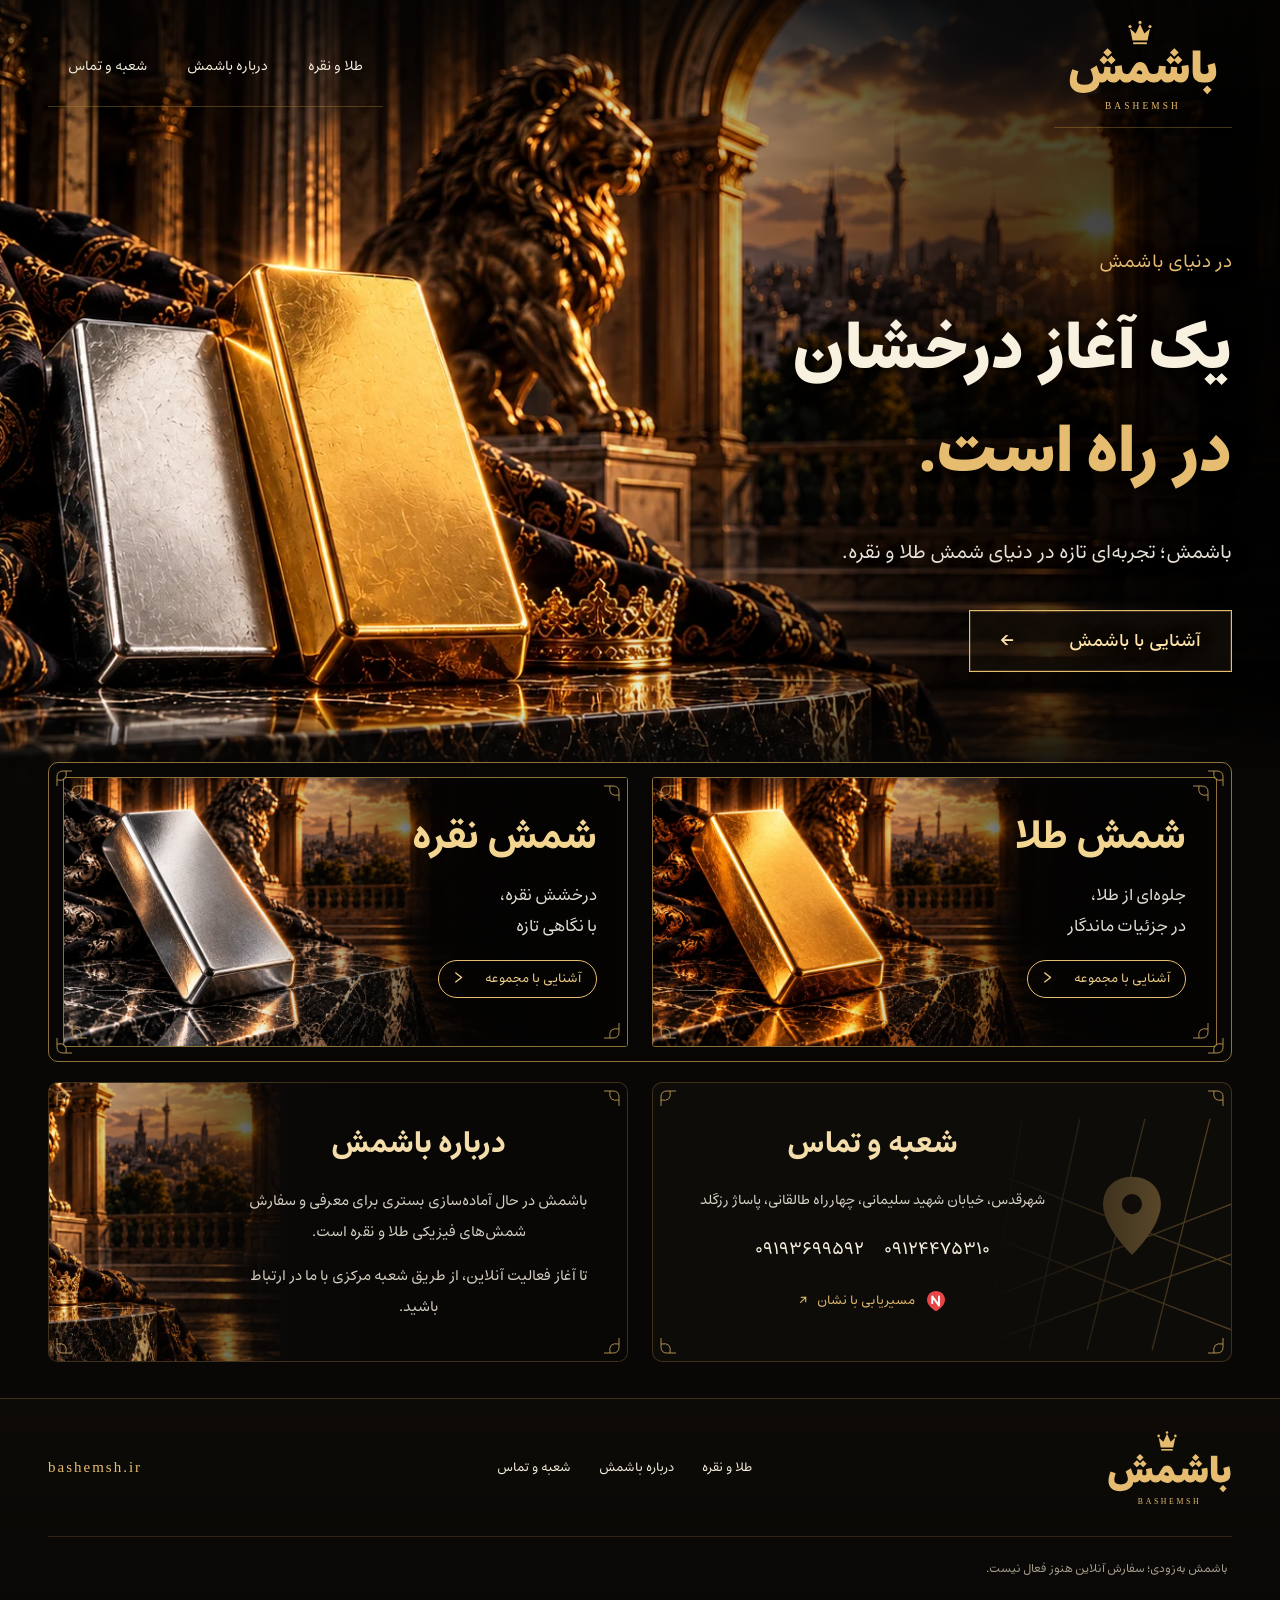
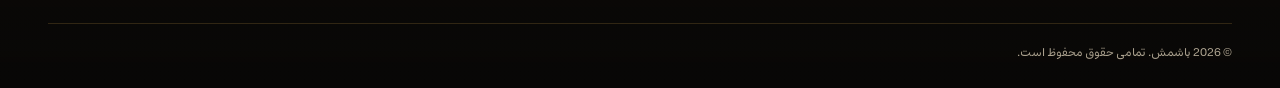
==== commit fd931701: "Update index.html" ====
--- a/index.html
+++ b/index.html
@@ -1,6 +1,7 @@
 <!doctype html>
 <html lang="fa" dir="rtl">
 <head>
+<meta name="enamad" content="61772843" />
 <meta charset="utf-8"><meta name="viewport" content="width=device-width,initial-scale=1"><meta name="theme-color" content="#0b0c0c">
 <title>باشمش | شمش طلا و نقره، با نگاهی تازه</title>
 <meta name="description" content="باشمش؛ تجربه‌ای تازه در معرفی و سفارش شمش طلا و نقره. در آستانه آغاز فعالیت هستیم.">
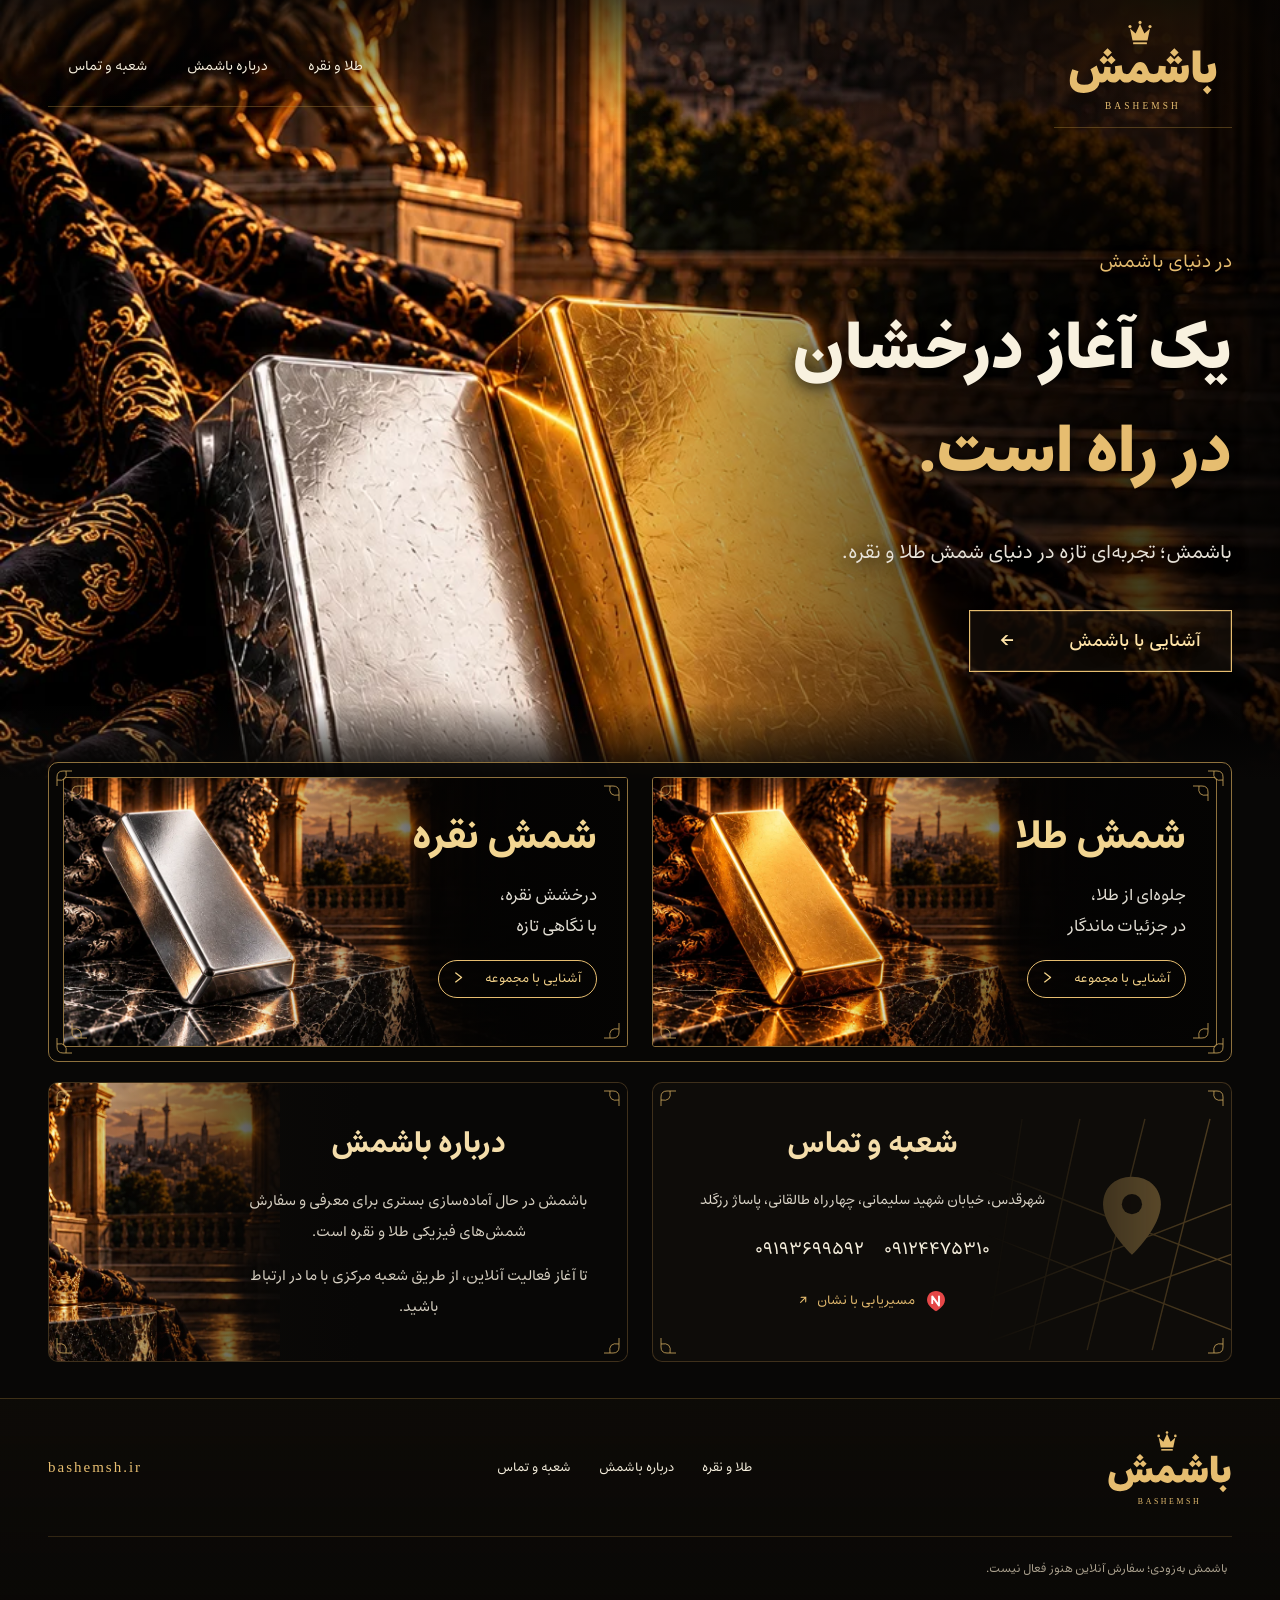
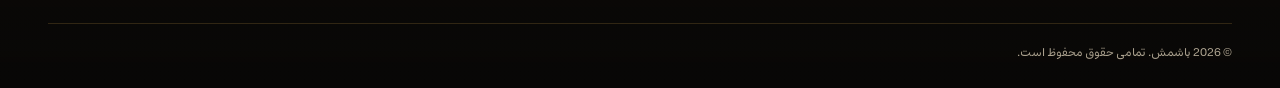
==== commit c5367533: "Update index.html" ====
--- a/index.html
+++ b/index.html
@@ -1,7 +1,7 @@
 <!doctype html>
 <html lang="fa" dir="rtl">
+<meta name="enamad" content="61772843">
 <head>
-<meta name="enamad" content="61772843" />
 <meta charset="utf-8"><meta name="viewport" content="width=device-width,initial-scale=1"><meta name="theme-color" content="#0b0c0c">
 <title>باشمش | شمش طلا و نقره، با نگاهی تازه</title>
 <meta name="description" content="باشمش؛ تجربه‌ای تازه در معرفی و سفارش شمش طلا و نقره. در آستانه آغاز فعالیت هستیم.">
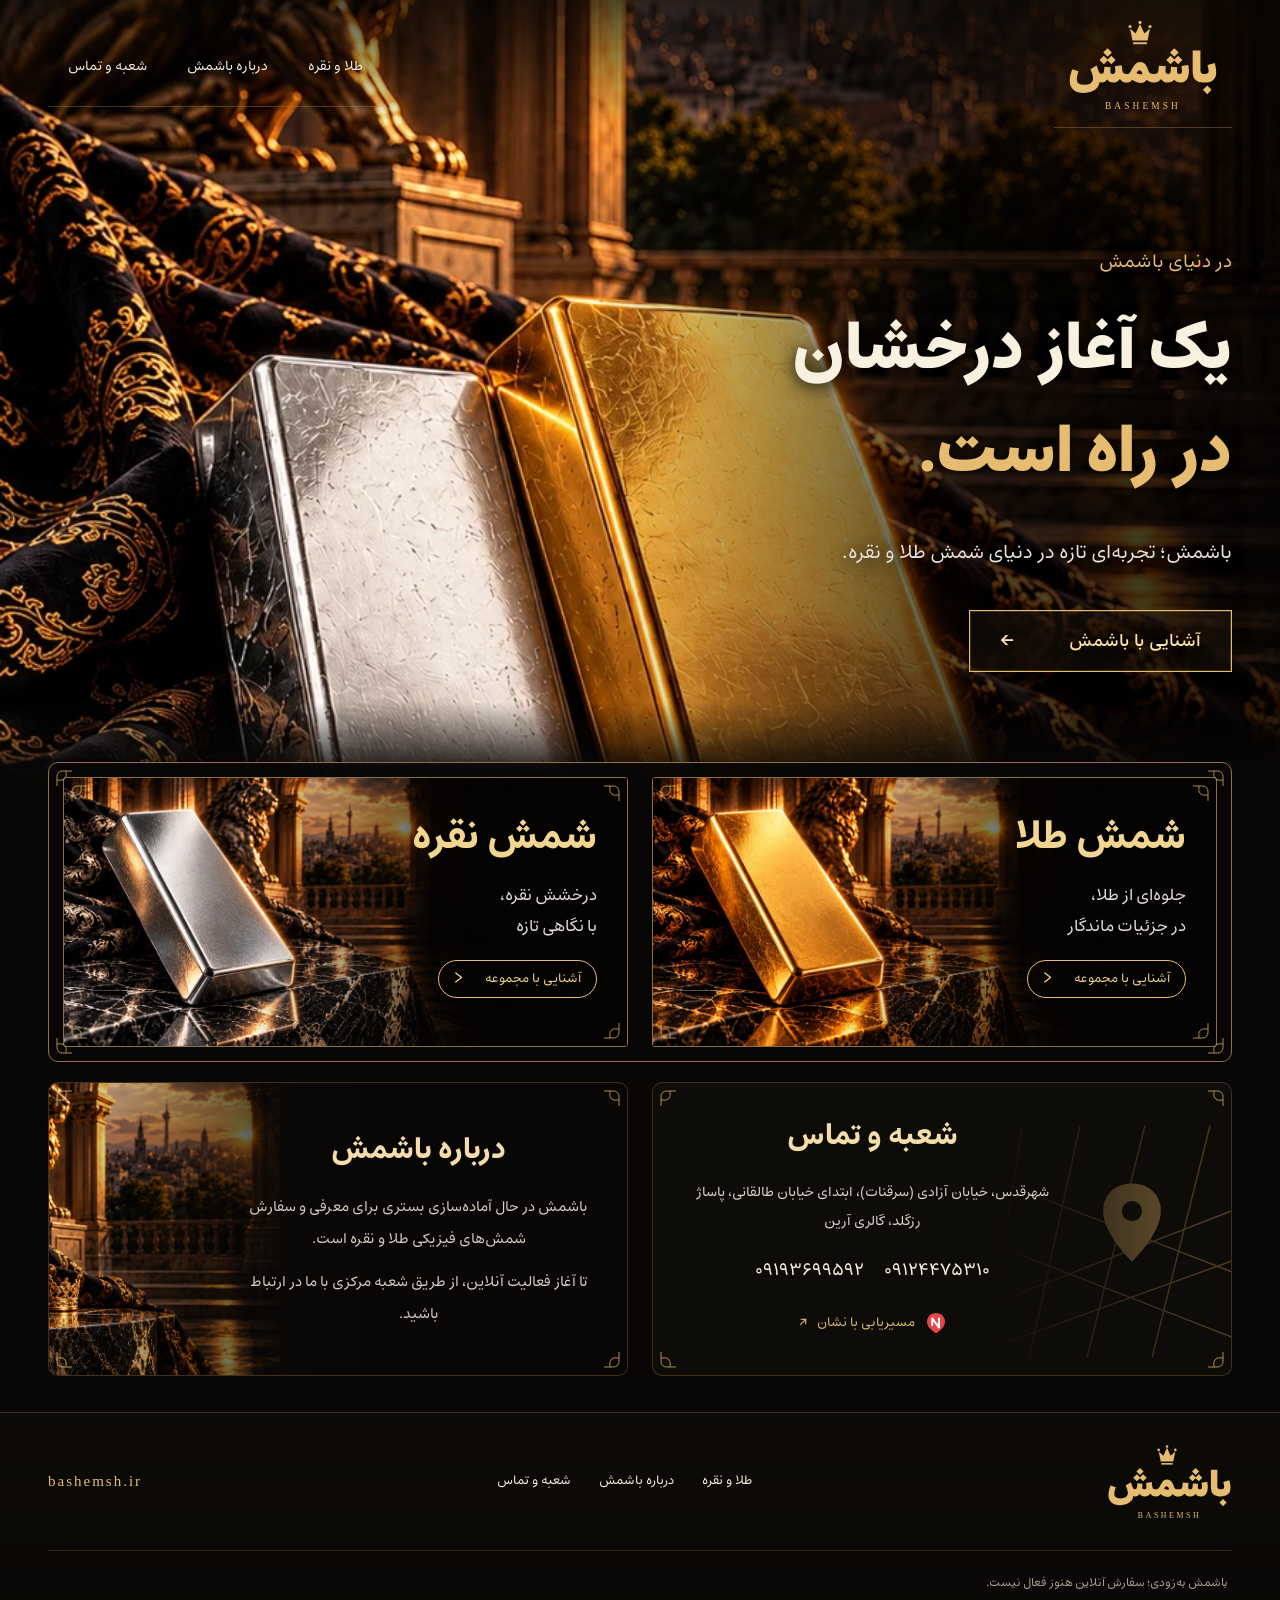
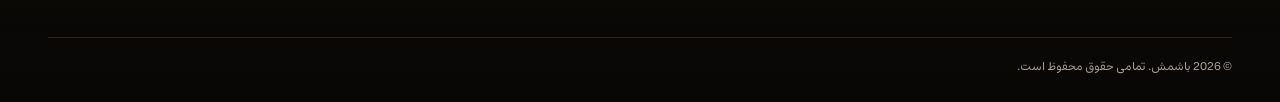
==== commit 0279ba0a: "Correct Aryan Gallery street address per owner confirmation" ====
--- a/index.html
+++ b/index.html
@@ -1,6 +1,5 @@
 <!doctype html>
 <html lang="fa" dir="rtl">
-<meta name="enamad" content="61772843">
 <head>
 <meta charset="utf-8"><meta name="viewport" content="width=device-width,initial-scale=1"><meta name="theme-color" content="#0b0c0c">
 <title>باشمش | شمش طلا و نقره، با نگاهی تازه</title>
@@ -31,7 +30,7 @@
 
 </section>
 <div class="shell information">
-<section class="branch ornamental" id="branch" aria-labelledby="branch-title"><a class="map-art" href="https://neshan.org/maps/places/0443068cf4ef48f489b83c52f0473526#c35.718-51.113-17z-0p" target="_blank" rel="noopener noreferrer" aria-label="موقعیت شعبه در نشان (پنجره جدید)"><svg viewBox="0 0 180 160" fill="none" aria-hidden="true"><path d="m0 35 180 70M0 80l180 70M25 0l-25 160M65 0 30 160M110 0 70 160M155 0l-40 160M0 125l180-70M0 155 180 90" stroke="#92713a" stroke-width="1"/><path d="M101 40c-12 0-20 8-20 19 0 16 20 35 20 35s20-19 20-35c0-11-8-19-20-19Z" fill="#d9ae62"/><circle cx="101" cy="59" r="7" fill="#18110b"/></svg></a><div class="branch-details"><h2 id="branch-title">شعبه و تماس</h2><address>شهرقدس، خیابان شهید سلیمانی، چهارراه طالقانی، پاساژ رزگلد</address><div class="phones"><a href="tel:+989124475310" dir="ltr">۰۹۱۲۴۴۷۵۳۱۰</a><a href="tel:+989193699592" dir="ltr">۰۹۱۹۳۶۹۹۵۹۲</a></div><a class="map-link" href="https://neshan.org/maps/places/0443068cf4ef48f489b83c52f0473526#c35.718-51.113-17z-0p" target="_blank" rel="noopener noreferrer" aria-label="مسیریابی با نشان (در پنجره جدید)"><span class="neshan-mark" aria-hidden="true"><svg viewBox="0 0 32 32" fill="none"><path d="M16 2.5c-7 0-12 5.2-12 12 0 8.4 12 15 12 15s12-6.6 12-15c0-6.8-5-12-12-12Z" fill="#e54747"/><path d="M11 18.9V9.8l9 12.3V9.8" stroke="white" stroke-width="2.5" stroke-linecap="round" stroke-linejoin="round"/></svg></span> مسیریابی با نشان <span aria-hidden="true">↗</span></a></div></section>
+<section class="branch ornamental" id="branch" aria-labelledby="branch-title"><a class="map-art" href="https://neshan.org/maps/places/0443068cf4ef48f489b83c52f0473526#c35.718-51.113-17z-0p" target="_blank" rel="noopener noreferrer" aria-label="موقعیت شعبه در نشان (پنجره جدید)"><svg viewBox="0 0 180 160" fill="none" aria-hidden="true"><path d="m0 35 180 70M0 80l180 70M25 0l-25 160M65 0 30 160M110 0 70 160M155 0l-40 160M0 125l180-70M0 155 180 90" stroke="#92713a" stroke-width="1"/><path d="M101 40c-12 0-20 8-20 19 0 16 20 35 20 35s20-19 20-35c0-11-8-19-20-19Z" fill="#d9ae62"/><circle cx="101" cy="59" r="7" fill="#18110b"/></svg></a><div class="branch-details"><h2 id="branch-title">شعبه و تماس</h2><address>شهرقدس، خیابان آزادی (سرقنات)، ابتدای خیابان طالقانی، پاساژ رزگلد، گالری آرین</address><div class="phones"><a href="tel:+989124475310" dir="ltr">۰۹۱۲۴۴۷۵۳۱۰</a><a href="tel:+989193699592" dir="ltr">۰۹۱۹۳۶۹۹۵۹۲</a></div><a class="map-link" href="https://neshan.org/maps/places/0443068cf4ef48f489b83c52f0473526#c35.718-51.113-17z-0p" target="_blank" rel="noopener noreferrer" aria-label="مسیریابی با نشان (در پنجره جدید)"><span class="neshan-mark" aria-hidden="true"><svg viewBox="0 0 32 32" fill="none"><path d="M16 2.5c-7 0-12 5.2-12 12 0 8.4 12 15 12 15s12-6.6 12-15c0-6.8-5-12-12-12Z" fill="#e54747"/><path d="M11 18.9V9.8l9 12.3V9.8" stroke="white" stroke-width="2.5" stroke-linecap="round" stroke-linejoin="round"/></svg></span> مسیریابی با نشان <span aria-hidden="true">↗</span></a></div></section>
 <section class="about ornamental" id="about" aria-labelledby="about-title"><img src="assets/royal-architecture.webp" width="480" height="758" loading="lazy" alt=""><div class="about-copy"><h2 id="about-title">درباره باشمش</h2><p>باشمش در حال آماده‌سازی بستری برای معرفی و سفارش شمش‌های فیزیکی طلا و نقره است.</p><p>تا آغاز فعالیت آنلاین، از طریق شعبه مرکزی با ما در ارتباط باشید.</p></div></section>
 </div>
 </main>
